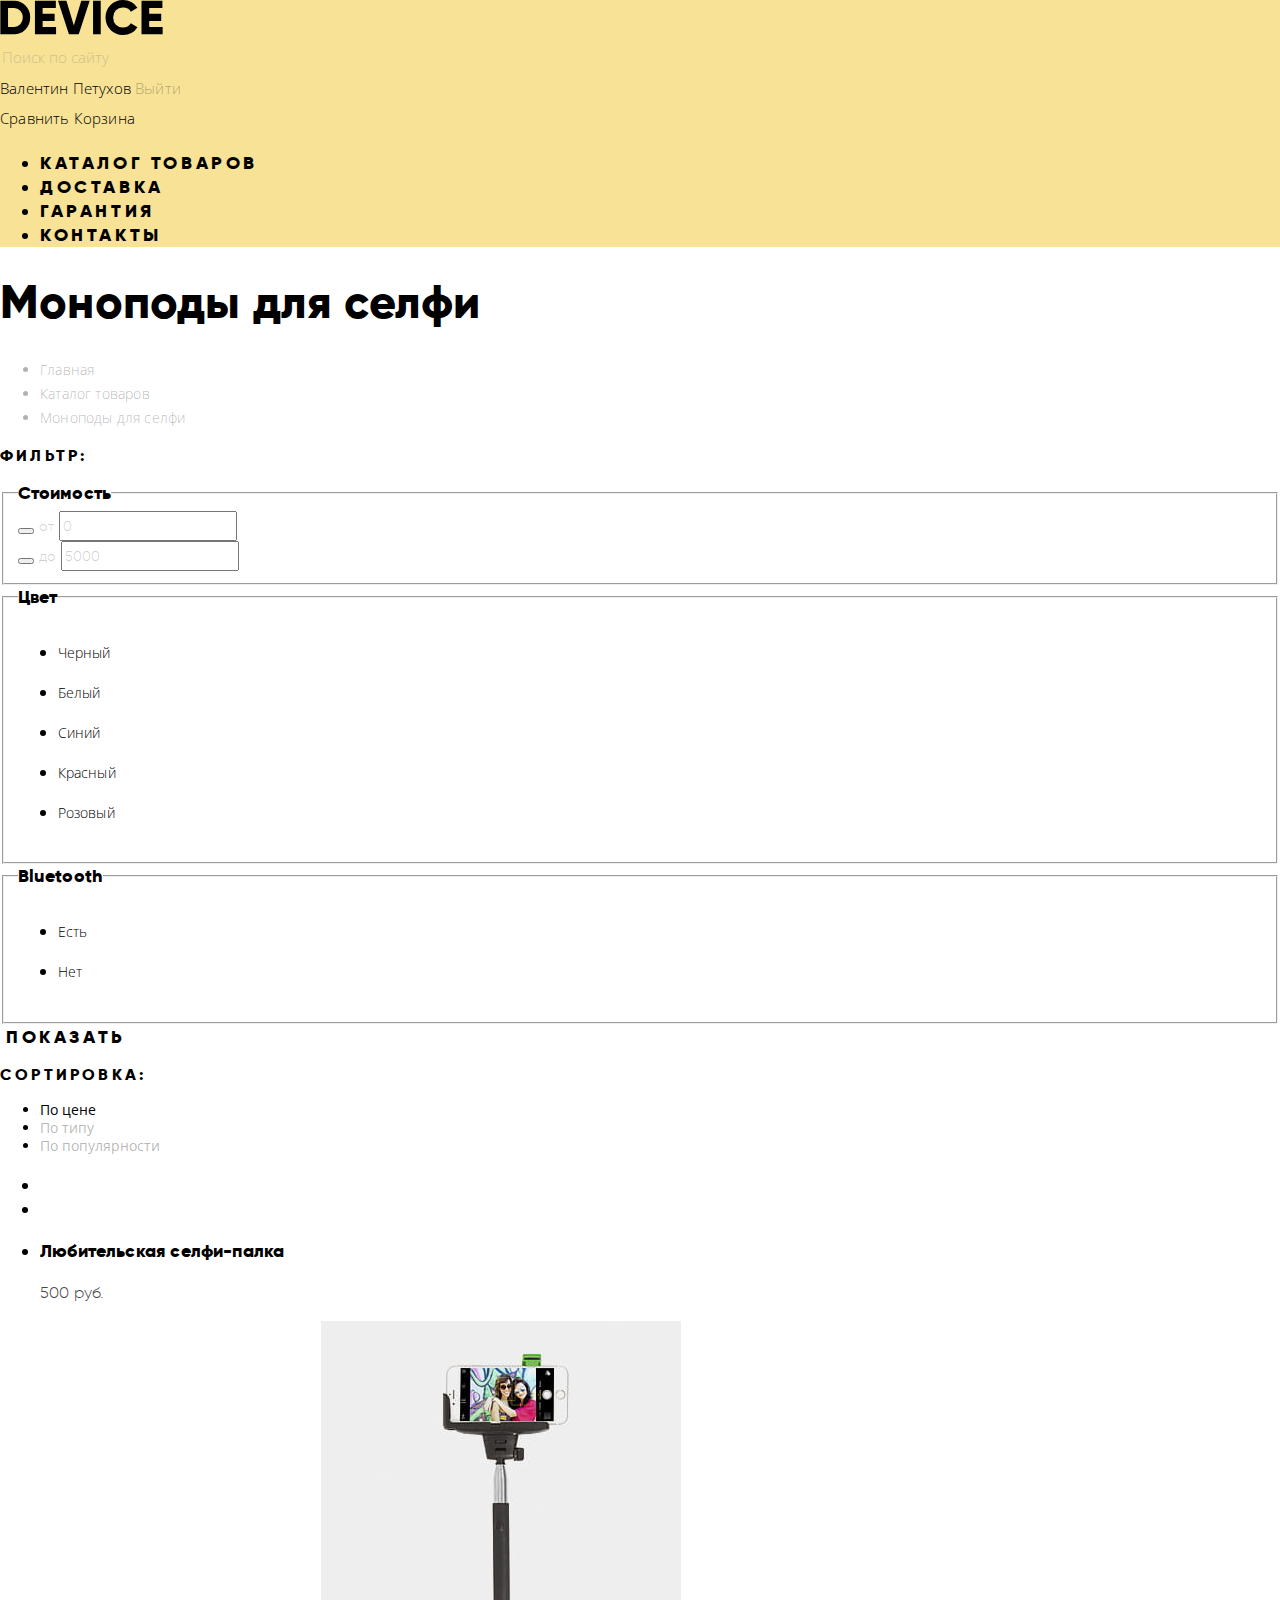
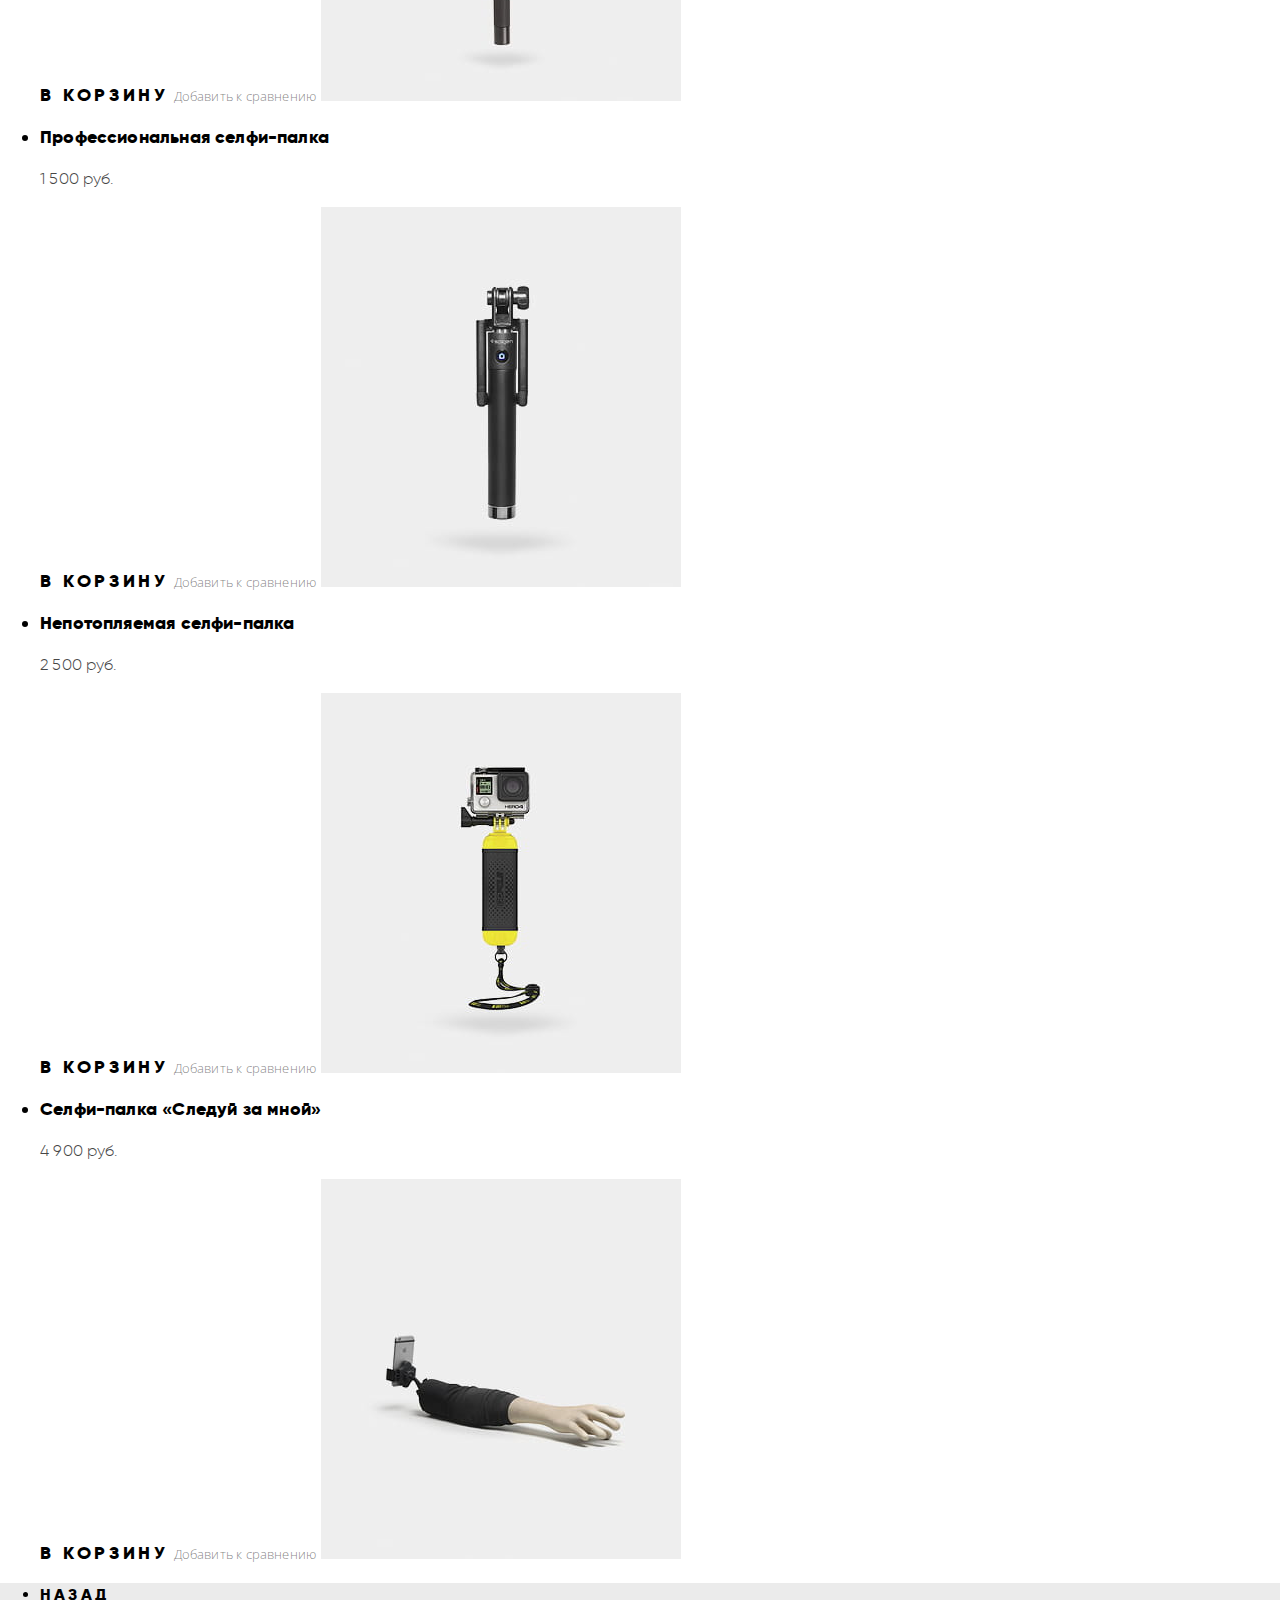
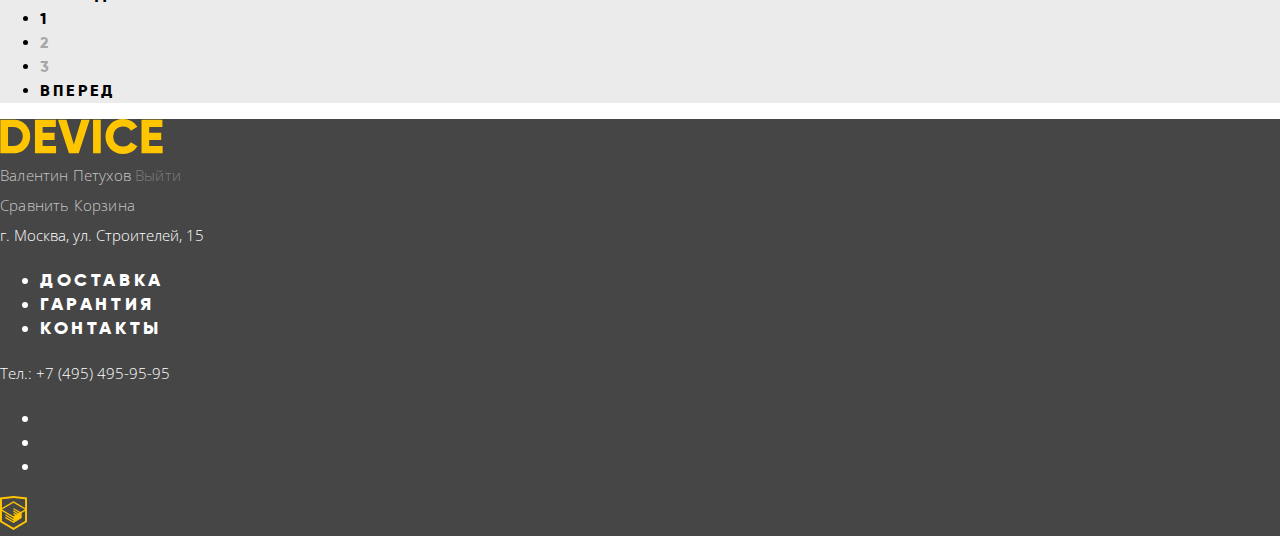
==== catalog.html @ 7c929a9a "Добавляет стили текстовых и фоновых параметров страницы каталога" ====
<!DOCTYPE html>
<html lang="ru">
  <head>
    <meta charset="utf-8">
    <title>Каталог товаров: Моноподы для селфи</title>
    <link href="https://fonts.googleapis.com/css?family=Open+Sans:300,400&amp;subset=cyrillic" rel="stylesheet">
    <link href="css/normalize.css" rel="stylesheet">
    <link href="css/style.css" rel="stylesheet">
  </head>
  <body>
    <header class="main-header container">
      <nav class="main-navigation">
        <a class="main-header-logo" href="index.html">
          <img src="img/header_logo.svg" width="163" height="35" alt="Логотип магазина «Девайс»">
        </a>
        <div class="user-navigation">
          <form class="search-form" action="https://echo.htmlacademy.ru" method="get">
            <label class="visually-hidden" for="search-input">Поиск по сайту</label>
            <input class="search-field" type="search" name="search-query" id="search-input" placeholder="Поиск по сайту">
            <button class="search-button" type="submit">Найти</button>
          </form>
          <div class="user-authorization">
            <a class="user-navigation-item user-name" href="#">Валентин Петухов</a>
            <a class="user-navigation-item logout-link" href="#">Выйти</a>
          </div>
          <a class="user-navigation-item compare-link" href="#">Сравнить</a>
          <a class="user-navigation-item cart-link" href="#">Корзина</a>
        </div>
        <ul class="main-navigation-list">
          <li class="navigation-item" tabindex="0">
            <a href="#">Каталог товаров</a>
            <ul class="catalog-submenu">
              <li class="catalog-submenu-item">
                <a href="#">Виртуальная реальность</a>
              </li>
              <li class="catalog-submenu-item">
                <a href="#">Фитнес-браслеты</a>
              </li>
              <li class="catalog-submenu-item">
                <a href="#">Квадрокоптеры</a>
              </li>
              <li class="catalog-submenu-item">
                <a>Моноподы для селфи</a>
              </li>
              <li class="catalog-submenu-item">
                <a href="#">Умные часы</a>
              </li>
              <li class="catalog-submenu-item">
                <a href="#">Экшн-камеры</a>
              </li>
            </ul>
          </li>
          <li class="navigation-item">
            <a href="#">Доставка</a>
          </li>
          <li class="navigation-item">
            <a href="#">Гарантия</a>
          </li>
          <li class="navigation-item">
            <a href="#">Контакты</a>
          </li>
        </ul>
      </nav>
    </header>

    <main>
      <h1 class="page-title container">Моноподы для селфи</h1>

      <ul class="breadcrumbs container">
        <li class="breadcrumbs-item">
          <a href="index.html">Главная</a>
        </li>
        <li class="breadcrumbs-item">
          <a href="#">Каталог товаров</a>
        </li>
        <li class="breadcrumbs-item breadcrumbs-current">Моноподы для селфи</li>
      </ul>

      <div class="catalog-background">
        <div class="container">
          <section class="filter">
            <h2 class="catalog-section-title">Фильтр:</h2>
            <form class="filter-form" action="https://echo.htmlacademy.ru" method="get">
              <fieldset class="price-filter">
                <legend class="filter-title">Стоимость</legend>
                <div class="price-range">
                  <div class="price-range-scale">
                    <div class="price-range-bar"></div>
                  </div>
                  <div class="min-price">
                    <button class="price-range-toggle toggle-min" type="button">
                      <span class="visually-hidden">Ползунок минимальной цены</span>
                    </button>
                    <label for="min-price-field">от</label>
                    <input type="text" name="min-price" id="min-price-field" value="0">
                  </div>
                  <div class="max-price">
                    <button class="price-range-toggle toggle-max" type="button">
                      <span class="visually-hidden">Ползунок максимальной цены</span>
                    </button>
                    <label for="max-price-field">до</label>
                    <input type="text" name="max-price" id="max-price-field" value="5000">
                  </div>
                </div>
              </fieldset>

              <fieldset class="color-filter">
                <legend class="filter-title">Цвет</legend>
                <ul class="color-list">
                  <li class="color-option">
                    <input class="visually-hidden color-option-input" type="checkbox" name="black" id="black-checkbox" checked>
                    <label for="black-checkbox">Черный</label>
                  </li>
                  <li class="color-option">
                    <input class="visually-hidden color-option-input" type="checkbox" name="white" id="white-checkbox">
                    <label for="white-checkbox">Белый</label>
                  </li>
                  <li class="color-option">
                    <input class="visually-hidden color-option-input" type="checkbox" name="blue" id="blue-checkbox" checked>
                    <label for="blue-checkbox">Синий</label>
                  </li>
                  <li class="color-option">
                    <input class="visually-hidden color-option-input" type="checkbox" name="red" id="red-checkbox" checked>
                    <label for="red-checkbox">Красный</label>
                  </li>
                  <li class="color-option">
                    <input class="visually-hidden color-option-input" type="checkbox" name="pink" id="pink-checkbox">
                    <label for="pink-checkbox">Розовый</label>
                  </li>
                </ul>
              </fieldset>

              <fieldset class="bluetooth-filter">
                <legend class="filter-title">Bluetooth</legend>
                <ul class="bluetooth-list">
                  <li class="bluetooth-option">
                    <input class="visually-hidden bluetooth-option-input" type="radio" name="bluetooth-value" id="bluetooth-included" value="Есть" checked>
                    <label for="bluetooth-included">Есть</label>
                  </li>
                  <li class="bluetooth-option">
                    <input class="visually-hidden bluetooth-option-input" type="radio" name="bluetooth-value" id="bluetooth-excluded" value="Нет">
                    <label for="bluetooth-excluded">Нет</label>
                  </li>
                </ul>
              </fieldset>

              <button class="button filter-button" type="submit">Показать</button>
            </form>
          </section>

          <section class="sorting">
            <h2 class="catalog-section-title">Сортировка:</h2>
            <ul class="sorting-list">
              <li class="sorting-option sorting-current">
                <a href="#">По цене</a>
              </li>
              <li class="sorting-option">
                <a href="#">По типу</a>
              </li>
              <li class="sorting-option">
                <a href="#">По популярности</a>
              </li>
            </ul>
            <ul class="sorting-direction">
              <li class="sorting-direction-option">
                <a href="#">
                  <span class="visually-hidden">По возрастанию</span>
                </a>
              </li>
              <li class="sorting-direction-option sorting-direction-current">
                <a href="#">
                  <span class="visually-hidden">По убыванию</span>
                </a>
              </li>
            </ul>
          </section>

          <section class="catalog">
            <h2 class="visually-hidden">Каталог моноподов для селфи</h2>
            <ul class="catalog-list">
              <li class="catalog-item">
                <h3 class="catalog-item-title">
                  <a href="#">Любительская селфи-палка</a>
                </h3>
                <p class="catalog-item-price">500 руб.</p>
                <a class="button" href="#">В корзину</a>
                <a class="catalog-item-compare" href="#">Добавить к сравнению</a>
                <img src="img/selfie_stick_1.jpg" width="360" height="380" alt="Любительская селфи-палка">
              </li>

              <li class="catalog-item">
                <h3 class="catalog-item-title">
                  <a href="#">Профессиональная селфи-палка</a>
                </h3>
                <p class="catalog-item-price">1 500 руб.</p>
                <a class="button" href="#">В корзину</a>
                <a class="catalog-item-compare" href="#">Добавить к сравнению</a>
                <img src="img/selfie_stick_2.jpg" width="360" height="380" alt="Профессиональная селфи-палка">
              </li>

              <li class="catalog-item">
                <h3 class="catalog-item-title">
                  <a href="#">Непотопляемая селфи-палка</a>
                </h3>
                <p class="catalog-item-price">2 500 руб.</p>
                <a class="button" href="#">В корзину</a>
                <a class="catalog-item-compare" href="#">Добавить к сравнению</a>
                <img src="img/selfie_stick_3.jpg" width="360" height="380" alt="Непотопляемая селфи-палка">
              </li>

              <li class="catalog-item">
                <h3 class="catalog-item-title">
                  <a href="#">Селфи-палка «Следуй за мной»</a>
                </h3>
                <p class="catalog-item-price">4 900 руб.</p>
                <a class="button" href="#">В корзину</a>
                <a class="catalog-item-compare" href="#">Добавить к сравнению</a>
                <img src="img/selfie_stick_4.jpg" width="360" height="380" alt="Селфи-палка «Следуй за мной»">
              </li>
            </ul>
          </section>

          <ul class="pagination">
            <li class="pagination-back">
              <a href="#">Назад</a>
            </li>
            <li class="pagination-item pagination-item-current">
              <a>1</a>
            </li>
            <li class="pagination-item">
              <a href="#">2</a>
            </li>
            <li class="pagination-item">
              <a href="#">3</a>
            </li>
            <li class="pagination-forward">
              <a href="#">Вперед</a>
            </li>
          </ul>
        </div>
      </div>
    </main>

    <footer class="main-footer">
      <div class="container">
        <div class="footer-top">
          <a class="main-footer-logo" href="index.html">
            <img src="img/footer_logo.svg" width="163" height="35" alt="Логотип магазина «Девайс»">
          </a>
          <div class="user-navigation">
            <div class="user-authorization">
              <a class="user-navigation-item user-name" href="#">Валентин Петухов</a>
              <a class="user-navigation-item logout-link" href="#">Выйти</a>
            </div>
            <a class="user-navigation-item compare-link" href="#">Сравнить</a>
            <a class="user-navigation-item cart-link" href="#">Корзина</a>
          </div>
        </div>
        <div class="footer-middle">
          <address class="contact-info footer-address">г. Москва, ул. Строителей, 15</address>
          <ul class="footer-navigation-list">
            <li class="navigation-item">
              <a href="#">Доставка</a>
            </li>
            <li class="navigation-item">
              <a href="#">Гарантия</a>
            </li>
            <li class="navigation-item">
              <a href="#">Контакты</a>
            </li>
          </ul>
          <p class="contact-info footer-phone-number">
            Тел.:
            <a href="tel:+74954959595">+7 (495) 495-95-95</a>
          </p>
        </div>
        <div class="footer-bottom">
          <ul class="footer-social-list">
            <li class="footer-social-item">
              <a class="social-button" href="#">
                <span class="visually-hidden">Фейсбук</span>
              </a>
            </li>
            <li class="footer-social-item">
              <a class="social-button" href="#">
                <span class="visually-hidden">Инстаграм</span>
              </a>
            </li>
            <li class="footer-social-item">
              <a class="social-button" href="#">
                <span class="visually-hidden">Твиттер</span>
              </a>
            </li>
          </ul>
          <a class="footer-copyright" href="https://htmlacademy.ru/intensive/htmlcss">
            <img src="img/htmlacademy_logo.svg" width="27" height="35" alt="Логотип HTML Academy">
          </a>
        </div>
      </div>
    </footer>
  </body>
</html>
---- css/style.css ----
body {
  margin: 0;
  font-family: "Gilroy", "Arial", sans-serif;
  font-size: 18px;
  line-height: 24px;
  font-weight: 800;
  letter-spacing: 0.01em;
  color: #000000;
}

a {
  text-decoration: none;
}

img {
  max-width: 100%;
  height: auto;
}

@font-face {
  font-family: "Gilroy";
  src:  url("../fonts/gilroyextrabold.woff2") format("woff2"),
        url("../fonts/gilroyextrabold.woff") format("woff");
  font-weight: 800;
  font-style: normal;
}

@font-face {
  font-family: "Gilroy";
  src:  url("../fonts/gilroylight.woff2") format("woff2"),
        url("../fonts/gilroylight.woff") format("woff");
  font-weight: 300;
  font-style: normal;
}

.visually-hidden {
  position: absolute;
  width: 1px;
  height: 1px;
  margin: -1px;
  border: 0;
  padding: 0;
  clip: rect(0 0 0 0);
  overflow: hidden;
}

.catalog-submenu,
.promo-item,
.services-item,
.modal-map,
.modal-feedback {
  display: none;
}

.slide-show {
  display: block;
}

.button {
  line-height: 24px;
  font-weight: 800;
  text-transform: uppercase;
  letter-spacing: 0.2em;
  color: #000000;
}

.button:active {
  color: rgba(0, 0, 0, 0.3);
}

.main-header {
  background-color: rgba(240, 197, 46, 0.5);
}

.main-header a,
.catalog-sections a,
.about-us a {
  color: #000000;
}

.user-navigation,
.search-field,
.catalog-submenu,
.section-description,
.main-footer .contact-info {
  font-family: "Open Sans", "Arial", sans-serif;
  font-size: 15px;
  line-height: 30px;
  font-weight: 300;
}

.search-field {
  background-color: transparent;
  border: none;
}

.search-field::-webkit-input-placeholder {
  opacity: 0.3;
}

.search-field:-ms-input-placeholder {
  opacity: 0.3;
}

.search-field::-ms-input-placeholder {
  opacity: 0.3;
}

.search-field::placeholder {
  opacity: 0.3;
}

.search-field:hover::-webkit-input-placeholder,
.search-field:focus::-webkit-input-placeholder {
  opacity: 0.6;
}

.search-field:hover:-ms-input-placeholder,
.search-field:focus:-ms-input-placeholder {
  opacity: 0.6;
}

.search-field:hover::-ms-input-placeholder,
.search-field:focus::-ms-input-placeholder {
  opacity: 0.6;
}

.search-field:hover::placeholder,
.search-field:focus::placeholder {
  opacity: 0.6;
}

.search-button {
  display: none;
  line-height: 30px;
  font-weight: 300;
  letter-spacing: 0.01em;
  background-color: transparent;
  border: 2px solid #000000;
}

.search-button:hover,
.search-button:focus {
  color: #ffffff;
  background-color: #000000;
}

.search-button:active {
  color: rgba(255, 255, 255, 0.3);
}

.search-form:focus-within .search-button {
  display: inline-block;
  vertical-align: top;
}

.main-header .user-navigation-item:hover,
.main-header .user-navigation-item:focus,
.navigation-item a:hover,
.navigation-item a:focus {
  opacity: 0.6;
}

.main-header .user-navigation-item:active,
.navigation-item a:active {
  opacity: 0.3;
}

.navigation-item:hover .catalog-submenu,
.navigation-item:focus .catalog-submenu {
  display: block;
}

.navigation-item:focus-within .catalog-submenu {
  display: block;
}

.catalog-submenu {
  line-height: 36px;
}

.navigation-item > a {
  text-transform: uppercase;
  letter-spacing: 0.2em;
}

.section-title {
  font-size: 47px;
  line-height: 48px;
  font-weight: 800;
}

.promo-slider .section-title {
  line-height: 56px;
}

.section-description {
  color: #464646;
}

.parameter-values {
  font-size: 36px;
  line-height: 48px;
  font-weight: 300;
}

.parameter-titles th {
  font-family: "Open Sans", "Arial", sans-serif;
  font-size: 13px;
  line-height: 20px;
  font-weight: 300;
  color: #464646;
}

.catalog-sections-item a:active {
  color: rgba(0, 0, 0, 0.3);
}

.services-slider {
  background-color: #e5e5e5;
}

.slider-button,
.filter-button {
  background-color: transparent;
  border: none;
  cursor: pointer;
}

.slider-button:active {
  color: #f7e184;
}

.about-us .section-description,
.contacts .section-description,
.modal-label {
  letter-spacing: normal;
}

.transport-companies-list {
  font-size: 16px;
  line-height: 40px;
  letter-spacing: normal;
}

.modal-field {
  font-family: "Open Sans", "Arial", sans-serif;
  font-size: 14px;
  line-height: 18px;
  color: #464646;
  background-color: rgba(242, 242, 242, 0.5);
  border: none;
}

.modal-field::-webkit-input-placeholder {
  opacity: 0.4;
}

.modal-field:-ms-input-placeholder {
  opacity: 0.4;
}

.modal-field::-ms-input-placeholder {
  opacity: 0.4;
}

.modal-field::placeholder {
  opacity: 0.4;
}

.modal-field:hover {
  background-color: rgba(234, 234, 234, 0.8);
}

.modal-field:focus {
  background-color: rgba(255, 255, 255, 0.5);
}

.modal-field:invalid {
  background-color: rgba(237, 181, 181, 0.5);
}

.main-footer {
  color: #ffffff;
  background-color: #464646;
}

.main-footer a {
  color: #ffffff;
}

.main-footer .contact-info {
  letter-spacing: normal;
}

.footer-address {
  font-style: normal;
}

.main-header .logout-link {
  color: rgba(0, 0, 0, 0.3);
}

.page-title {
  font-size: 47px;
  line-height: 48px;
  font-weight: 800;
}

.breadcrumbs {
  font-family: "Open Sans", "Arial", sans-serif;
  font-size: 14px;
  font-weight: 300;
  color: rgba(0, 0, 0, 0.3);
}

.breadcrumbs-item a {
  color: rgba(0, 0, 0, 0.3);
}

.breadcrumbs-item a:hover,
.breadcrumbs-item a:focus {
  color: rgba(0, 0, 0, 0.6);
}

.breadcrumbs-item a:active {
  color: rgba(0, 0, 0, 0.1);
}

.catalog-section-title {
  font-size: 16px;
  font-weight: 800;
  letter-spacing: 0.2em;
  text-transform: uppercase;
}

.price-filter label,
.price-filter input {
  font-size: 14px;
  line-height: 24px;
  font-weight: 300;
  letter-spacing: normal;
  color: rgba(0, 0, 0, 0.2);
}

.color-filter label,
.bluetooth-filter label {
  font-family: "Open Sans", "Arial", sans-serif;
  font-size: 14px;
  line-height: 40px;
  font-weight: 300;
}

.color-option-input:disabled + label,
.bluetooth-option-input:disabled + label {
  color: #a6a6a6;
}

.sorting-list {
  font-family: "Open Sans", "Arial", sans-serif;
  font-size: 14px;
  line-height: 18px;
  font-weight: 400;
  letter-spacing: normal;
}

.sorting-list a {
  color: rgba(0, 0, 0, 0.3);
}

.sorting-list a:hover,
.sorting-list a:focus {
  color: rgba(0, 0, 0, 0.6);
}

.sorting-list a:active {
  color: rgba(0, 0, 0, 1);
}

.sorting-current a,
.sorting-current a:hover,
.sorting-current a:focus,
.sorting-current a:active {
  color: #000000;
}

.catalog-item-title {
  font-size: 18px;
  font-weight: 800;
}

.catalog-item-title a {
  color: #000000;
}

.catalog-item-price {
  font-size: 16px;
  font-weight: 300;
  color: #464646;
}

.catalog-item-compare {
  font-family: "Open Sans", "Arial", sans-serif;
  font-size: 13px;
  line-height: 20px;
  font-weight: 300;
  color: rgba(0, 0, 0, 0.5);
}

.catalog-item-compare:hover,
.catalog-item-compare:focus {
  color: rgba(0, 0, 0, 1);
}

.catalog-item-compare:active {
  color: rgba(0, 0, 0, 0.2);
}

.pagination {
  font-size: 16px;
  letter-spacing: 0.2em;
  text-transform: uppercase;
  background-color: rgba(0, 0, 0, 0.08);
}

.pagination-back a,
.pagination-forward a {
  color: #000000;
}

.pagination-back a:hover,
.pagination-back a:focus,
.pagination-forward a:hover,
.pagination-forward a:focus {
  background-color: rgba(0, 0, 0, 0.08);
}

.pagination-back a:active,
.pagination-forward a:active {
  color: rgba(0, 0, 0, 0.3);
}

.pagination-item a {
  color: rgba(0, 0, 0, 0.3);
}

.pagination-item a:hover,
.pagination-item a:focus {
  color: rgba(0, 0, 0, 0.6);
}

.pagination-item a:active {
  color: rgba(0, 0, 0, 1);
}

.pagination-item-current a,
.pagination-item-current a:hover,
.pagination-item-current a:focus,
.pagination-item-current a:active {
  color: #000000;
}

.main-footer .user-navigation-item {
  color: rgba(255, 255, 255, 0.7);
}

.main-footer .user-navigation-item:hover,
.main-footer .user-navigation-item:focus {
  color: rgba(255, 255, 255, 1);
}

.main-footer .user-navigation-item:active {
  color: rgba(255, 255, 255, 0.3);
}

.main-footer .logout-link {
  color: rgba(255, 255, 255, 0.3);
}
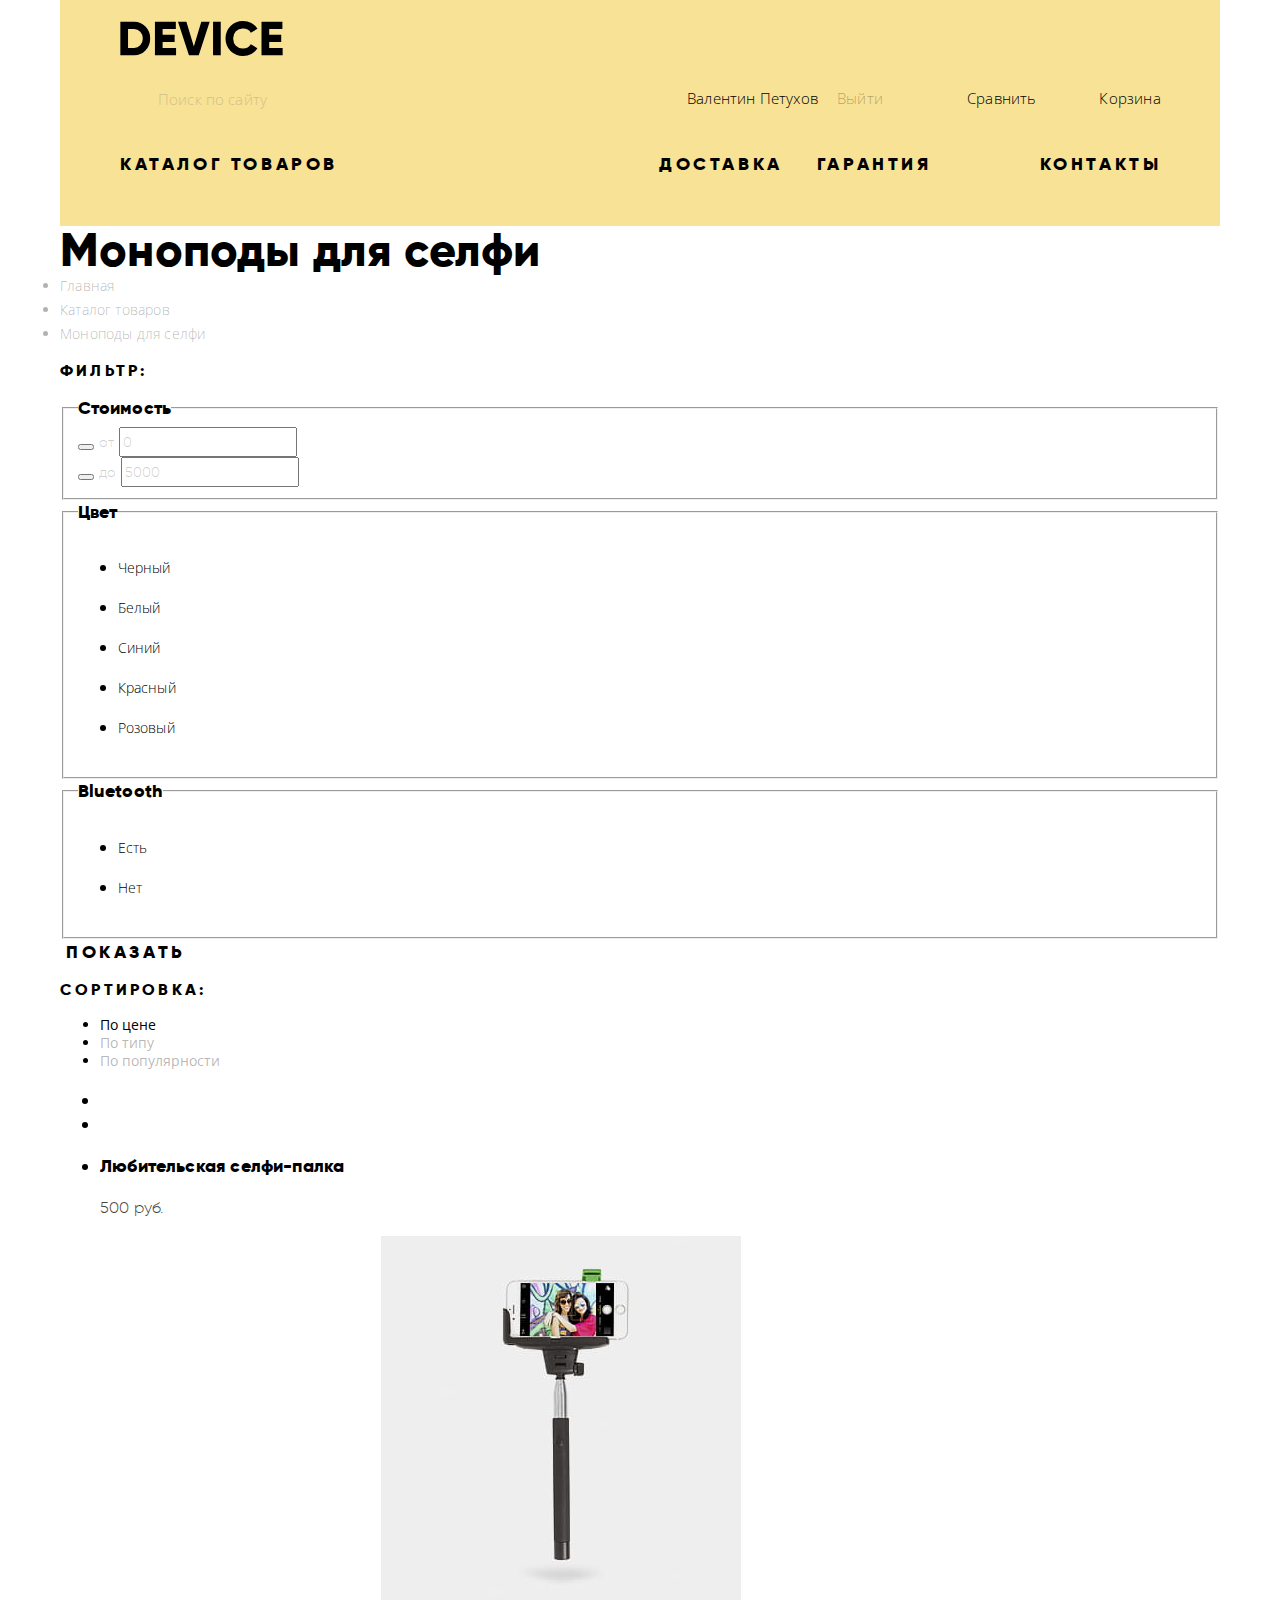
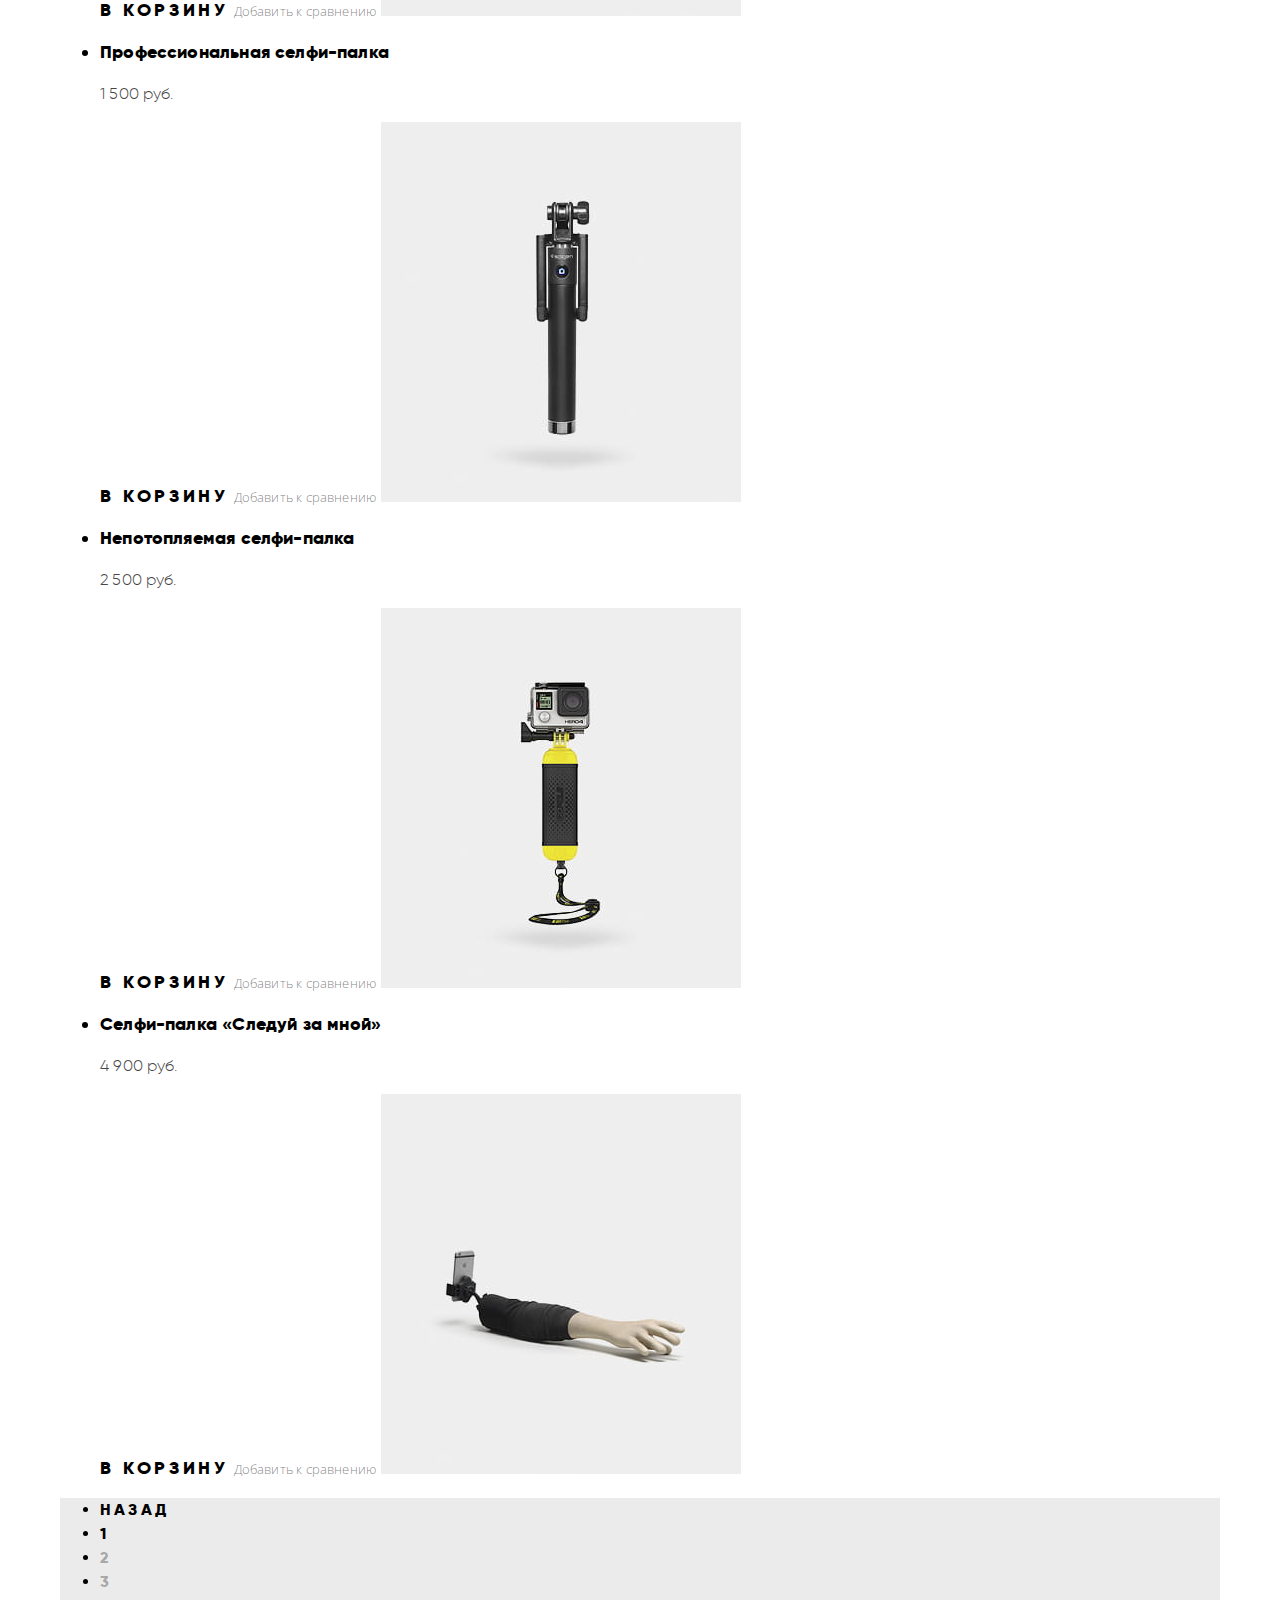
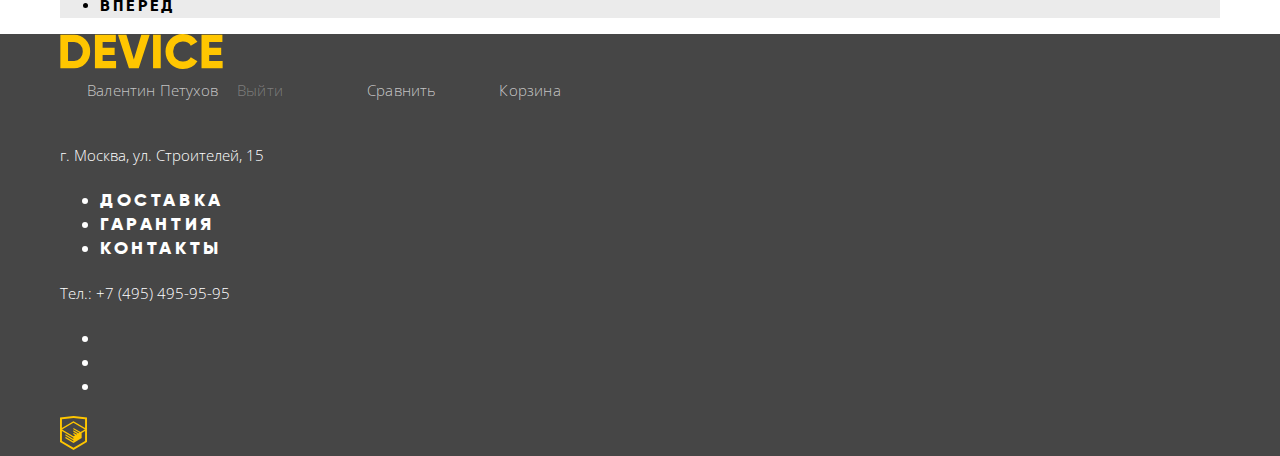
==== commit fb377a50: "Добавляет макро- и микро-сетку блоку шапки" ====
--- a/catalog.html
+++ b/catalog.html
@@ -27,7 +27,7 @@
           <a class="user-navigation-item cart-link" href="#">Корзина</a>
         </div>
         <ul class="main-navigation-list">
-          <li class="navigation-item" tabindex="0">
+          <li class="navigation-item main-navigation-catalog" tabindex="0">
             <a href="#">Каталог товаров</a>
             <ul class="catalog-submenu">
               <li class="catalog-submenu-item">
@@ -50,13 +50,13 @@
               </li>
             </ul>
           </li>
-          <li class="navigation-item">
+          <li class="navigation-item main-navigation-delivery">
             <a href="#">Доставка</a>
           </li>
-          <li class="navigation-item">
+          <li class="navigation-item main-navigation-warranty">
             <a href="#">Гарантия</a>
           </li>
-          <li class="navigation-item">
+          <li class="navigation-item main-navigation-contacts">
             <a href="#">Контакты</a>
           </li>
         </ul>
--- a/css/style.css
+++ b/css/style.css
@@ -68,8 +68,28 @@
   color: rgba(0, 0, 0, 0.3);
 }
 
-.main-header {
+.container {
+  width: 1160px;
+  margin: 0 auto;
+  padding: 0 20px;
+}
+
+.main-header.container {
+  box-sizing: border-box;
+  width: 1160px;
+  padding: 21px 56px 50px 60px;
   background-color: rgba(240, 197, 46, 0.5);
+}
+
+.main-navigation {
+  display: flex;
+  flex-direction: column;
+  flex-wrap: wrap;
+}
+
+.main-header-logo {
+  margin-right: auto;
+  margin-bottom: 21px;
 }
 
 .main-header a,
@@ -89,9 +109,31 @@
   font-weight: 300;
 }
 
+.user-navigation {
+  display: flex;
+  flex-wrap: wrap;
+  margin-bottom: 35px;
+}
+
+.search-form {
+  position: relative;
+  margin-right: 185px;
+}
+
 .search-field {
+  box-sizing: border-box;
+  width: 355px;
+  padding-left: 38px;
+  padding-bottom: 3px;
+  letter-spacing: 0.01em;
   background-color: transparent;
   border: none;
+}
+
+.search-field:focus {
+  padding-bottom: 1px;
+  outline: none;
+  border-bottom: 2px solid #000000;
 }
 
 .search-field::-webkit-input-placeholder {
@@ -131,6 +173,9 @@
 }
 
 .search-button {
+  position: absolute;
+  top: -2px;
+  right: -60px;
   display: none;
   line-height: 30px;
   font-weight: 300;
@@ -149,9 +194,14 @@
   color: rgba(255, 255, 255, 0.3);
 }
 
-.search-form:focus-within .search-button {
+.search-field:focus + .search-button {
   display: inline-block;
   vertical-align: top;
+}
+
+.user-authorization {
+  width: 260px;
+  margin-right: 27px;
 }
 
 .main-header .user-navigation-item:hover,
@@ -166,17 +216,77 @@
   opacity: 0.3;
 }
 
+.login-link {
+  padding-left: 27px;
+}
+
+.user-name {
+  margin-right: 15px;
+  padding-left: 27px;
+}
+
+.compare-link {
+  margin-right: 41px;
+  padding-left: 20px;
+}
+
+.cart-link {
+  padding-left: 22px;
+}
+
+.main-navigation-list {
+  display: flex;
+  flex-wrap: wrap;
+  margin: 0;
+  padding: 0;
+  list-style: none;
+}
+
+.main-navigation-catalog {
+  position: relative;
+  margin-right: 321px;
+}
+
+.main-navigation-delivery {
+  margin-right: 34px;
+}
+
+.main-navigation-warranty {
+  margin-right: 108px;
+}
+
 .navigation-item:hover .catalog-submenu,
 .navigation-item:focus .catalog-submenu {
-  display: block;
+  display: flex;
 }
 
 .navigation-item:focus-within .catalog-submenu {
-  display: block;
+  display: flex;
 }
 
 .catalog-submenu {
+  flex-wrap: wrap;
+  position: absolute;
+  top: 24px;
+  left: -60px;
+  box-sizing: border-box;
+  width: 1160px;
+  padding: 23px 460px 32px 60px;
   line-height: 36px;
+  background-color: #f7e296;
+  list-style: none;
+}
+
+.catalog-submenu-item {
+  width: 200px;
+}
+
+.catalog-submenu-item:nth-child(3n+1) {
+  margin-right: 40px;
+}
+
+.catalog-submenu-item:last-child {
+  margin-right: 200px;
 }
 
 .navigation-item > a {
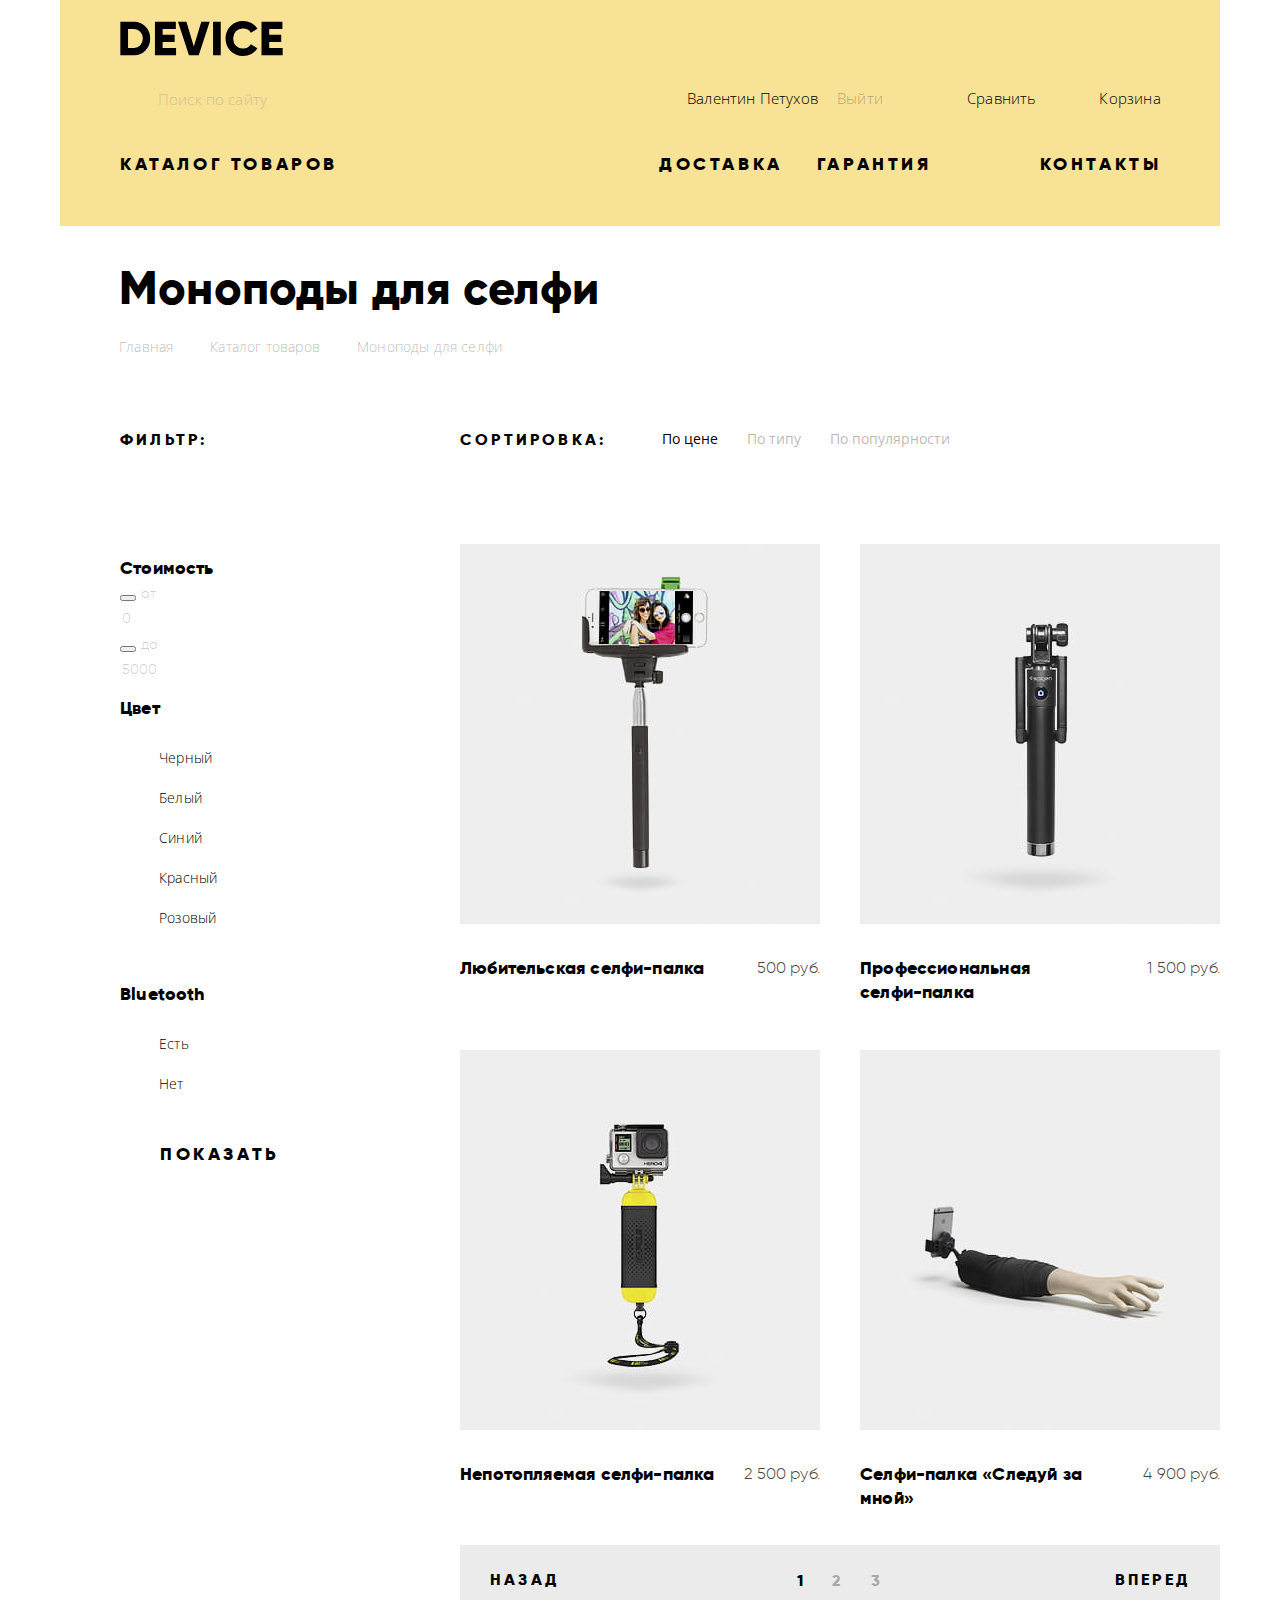
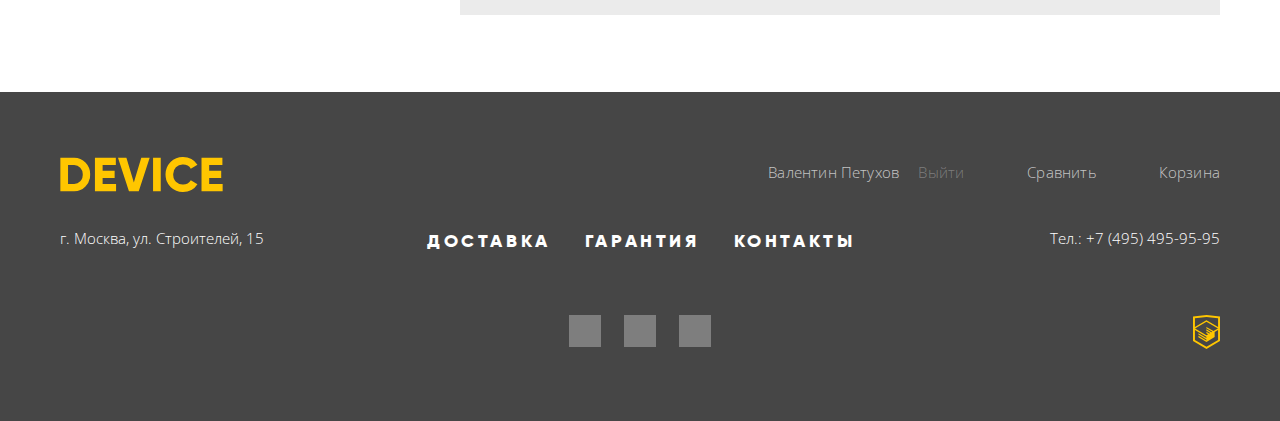
==== commit 5bbb226e: "Добавляет макро- и микро-сетку страницы каталога" ====
--- a/catalog.html
+++ b/catalog.html
@@ -7,7 +7,7 @@
     <link href="css/normalize.css" rel="stylesheet">
     <link href="css/style.css" rel="stylesheet">
   </head>
-  <body>
+  <body class="inner-page">
     <header class="main-header container">
       <nav class="main-navigation">
         <a class="main-header-logo" href="index.html">
@@ -64,17 +64,19 @@
     </header>
 
     <main>
-      <h1 class="page-title container">Моноподы для селфи</h1>
-
-      <ul class="breadcrumbs container">
-        <li class="breadcrumbs-item">
-          <a href="index.html">Главная</a>
-        </li>
-        <li class="breadcrumbs-item">
-          <a href="#">Каталог товаров</a>
-        </li>
-        <li class="breadcrumbs-item breadcrumbs-current">Моноподы для селфи</li>
-      </ul>
+      <div class="container">
+        <h1 class="page-title">Моноподы для селфи</h1>
+
+        <ul class="breadcrumbs">
+          <li class="breadcrumbs-item">
+            <a href="index.html">Главная</a>
+          </li>
+          <li class="breadcrumbs-item">
+            <a href="#">Каталог товаров</a>
+          </li>
+          <li class="breadcrumbs-item breadcrumbs-current">Моноподы для селфи</li>
+        </ul>
+      </div>
 
       <div class="catalog-background">
         <div class="container">
@@ -148,95 +150,97 @@
             </form>
           </section>
 
-          <section class="sorting">
-            <h2 class="catalog-section-title">Сортировка:</h2>
-            <ul class="sorting-list">
-              <li class="sorting-option sorting-current">
-                <a href="#">По цене</a>
-              </li>
-              <li class="sorting-option">
-                <a href="#">По типу</a>
-              </li>
-              <li class="sorting-option">
-                <a href="#">По популярности</a>
+          <div class="content-column">
+            <section class="sorting">
+              <h2 class="catalog-section-title">Сортировка:</h2>
+              <ul class="sorting-list">
+                <li class="sorting-option sorting-current">
+                  <a href="#">По цене</a>
+                </li>
+                <li class="sorting-option">
+                  <a href="#">По типу</a>
+                </li>
+                <li class="sorting-option">
+                  <a href="#">По популярности</a>
+                </li>
+              </ul>
+              <ul class="sorting-direction">
+                <li class="sorting-direction-option">
+                  <a href="#">
+                    <span class="visually-hidden">По возрастанию</span>
+                  </a>
+                </li>
+                <li class="sorting-direction-option sorting-direction-current">
+                  <a href="#">
+                    <span class="visually-hidden">По убыванию</span>
+                  </a>
+                </li>
+              </ul>
+            </section>
+
+            <section class="catalog">
+              <h2 class="visually-hidden">Каталог моноподов для селфи</h2>
+              <ul class="catalog-list">
+                <li class="catalog-item">
+                  <h3 class="catalog-item-title">
+                    <a href="#">Любительская селфи-палка</a>
+                  </h3>
+                  <p class="catalog-item-price">500 руб.</p>
+                  <a class="button catalog-item-button" href="#">В корзину</a>
+                  <a class="catalog-item-compare" href="#">Добавить к сравнению</a>
+                  <img class="catalog-item-image" src="img/selfie_stick_1.jpg" width="360" height="380" alt="Любительская селфи-палка">
+                </li>
+
+                <li class="catalog-item">
+                  <h3 class="catalog-item-title">
+                    <a href="#">Профессиональная<br>селфи-палка</a>
+                  </h3>
+                  <p class="catalog-item-price">1 500 руб.</p>
+                  <a class="button catalog-item-button" href="#">В корзину</a>
+                  <a class="catalog-item-compare" href="#">Добавить к сравнению</a>
+                  <img class="catalog-item-image" src="img/selfie_stick_2.jpg" width="360" height="380" alt="Профессиональная селфи-палка">
+                </li>
+
+                <li class="catalog-item">
+                  <h3 class="catalog-item-title">
+                    <a href="#">Непотопляемая селфи-палка</a>
+                  </h3>
+                  <p class="catalog-item-price">2 500 руб.</p>
+                  <a class="button catalog-item-button" href="#">В корзину</a>
+                  <a class="catalog-item-compare" href="#">Добавить к сравнению</a>
+                  <img class="catalog-item-image" src="img/selfie_stick_3.jpg" width="360" height="380" alt="Непотопляемая селфи-палка">
+                </li>
+
+                <li class="catalog-item">
+                  <h3 class="catalog-item-title">
+                    <a href="#">Селфи-палка «Следуй за мной»</a>
+                  </h3>
+                  <p class="catalog-item-price">4 900 руб.</p>
+                  <a class="button catalog-item-button" href="#">В корзину</a>
+                  <a class="catalog-item-compare" href="#">Добавить к сравнению</a>
+                  <img class="catalog-item-image" src="img/selfie_stick_4.jpg" width="360" height="380" alt="Селфи-палка «Следуй за мной»">
+                </li>
+              </ul>
+            </section>
+
+            <ul class="pagination">
+              <li class="pagination-back">
+                <a href="#">Назад</a>
+              </li>
+              <li class="pagination-item pagination-item-current">
+                <a>1</a>
+              </li>
+              <li class="pagination-item">
+                <a href="#">2</a>
+              </li>
+              <li class="pagination-item">
+                <a href="#">3</a>
+              </li>
+              <li class="pagination-forward">
+                <a href="#">Вперед</a>
               </li>
             </ul>
-            <ul class="sorting-direction">
-              <li class="sorting-direction-option">
-                <a href="#">
-                  <span class="visually-hidden">По возрастанию</span>
-                </a>
-              </li>
-              <li class="sorting-direction-option sorting-direction-current">
-                <a href="#">
-                  <span class="visually-hidden">По убыванию</span>
-                </a>
-              </li>
-            </ul>
-          </section>
-
-          <section class="catalog">
-            <h2 class="visually-hidden">Каталог моноподов для селфи</h2>
-            <ul class="catalog-list">
-              <li class="catalog-item">
-                <h3 class="catalog-item-title">
-                  <a href="#">Любительская селфи-палка</a>
-                </h3>
-                <p class="catalog-item-price">500 руб.</p>
-                <a class="button" href="#">В корзину</a>
-                <a class="catalog-item-compare" href="#">Добавить к сравнению</a>
-                <img src="img/selfie_stick_1.jpg" width="360" height="380" alt="Любительская селфи-палка">
-              </li>
-
-              <li class="catalog-item">
-                <h3 class="catalog-item-title">
-                  <a href="#">Профессиональная селфи-палка</a>
-                </h3>
-                <p class="catalog-item-price">1 500 руб.</p>
-                <a class="button" href="#">В корзину</a>
-                <a class="catalog-item-compare" href="#">Добавить к сравнению</a>
-                <img src="img/selfie_stick_2.jpg" width="360" height="380" alt="Профессиональная селфи-палка">
-              </li>
-
-              <li class="catalog-item">
-                <h3 class="catalog-item-title">
-                  <a href="#">Непотопляемая селфи-палка</a>
-                </h3>
-                <p class="catalog-item-price">2 500 руб.</p>
-                <a class="button" href="#">В корзину</a>
-                <a class="catalog-item-compare" href="#">Добавить к сравнению</a>
-                <img src="img/selfie_stick_3.jpg" width="360" height="380" alt="Непотопляемая селфи-палка">
-              </li>
-
-              <li class="catalog-item">
-                <h3 class="catalog-item-title">
-                  <a href="#">Селфи-палка «Следуй за мной»</a>
-                </h3>
-                <p class="catalog-item-price">4 900 руб.</p>
-                <a class="button" href="#">В корзину</a>
-                <a class="catalog-item-compare" href="#">Добавить к сравнению</a>
-                <img src="img/selfie_stick_4.jpg" width="360" height="380" alt="Селфи-палка «Следуй за мной»">
-              </li>
-            </ul>
-          </section>
-
-          <ul class="pagination">
-            <li class="pagination-back">
-              <a href="#">Назад</a>
-            </li>
-            <li class="pagination-item pagination-item-current">
-              <a>1</a>
-            </li>
-            <li class="pagination-item">
-              <a href="#">2</a>
-            </li>
-            <li class="pagination-item">
-              <a href="#">3</a>
-            </li>
-            <li class="pagination-forward">
-              <a href="#">Вперед</a>
-            </li>
-          </ul>
+          </div>
         </div>
       </div>
     </main>
--- a/css/style.css
+++ b/css/style.css
@@ -53,12 +53,17 @@
 }
 
 .slide-show {
-  display: block;
+  display: flex;
 }
 
 .button {
+  display: inline-block;
+  vertical-align: top;
+  box-sizing: border-box;
+  padding: 8px 20px;
   line-height: 24px;
   font-weight: 800;
+  text-align: center;
   text-transform: uppercase;
   letter-spacing: 0.2em;
   color: #000000;
@@ -109,7 +114,7 @@
   font-weight: 300;
 }
 
-.user-navigation {
+.main-header .user-navigation {
   display: flex;
   flex-wrap: wrap;
   margin-bottom: 35px;
@@ -199,7 +204,7 @@
   vertical-align: top;
 }
 
-.user-authorization {
+.main-header .user-authorization {
   width: 260px;
   margin-right: 27px;
 }
@@ -234,7 +239,16 @@
   padding-left: 22px;
 }
 
-.main-navigation-list {
+.main-navigation-list,
+.catalog-sections-list,
+.brands-list,
+.footer-navigation-list,
+.footer-social-list,
+.breadcrumbs,
+.sorting-list,
+.sorting-direction,
+.catalog-list,
+.pagination {
   display: flex;
   flex-wrap: wrap;
   margin: 0;
@@ -269,6 +283,7 @@
   position: absolute;
   top: 24px;
   left: -60px;
+  z-index: 1;
   box-sizing: border-box;
   width: 1160px;
   padding: 23px 460px 32px 60px;
@@ -294,18 +309,90 @@
   letter-spacing: 0.2em;
 }
 
+.promo-slider {
+  position: relative;
+  min-height: 500px;
+  margin-bottom: 94px;
+}
+
+.promo-list {
+  margin: 0;
+  padding: 0;
+}
+
+.promo-item {
+  flex-direction: row-reverse;
+  align-items: flex-start;
+}
+
+.slide-selfie-stick .promo-image {
+  margin-right: 126px;
+  padding-top: 2px;
+}
+
+.slide-fitness-tracker .promo-image {
+  margin-right: 139px;
+  padding-top: 14px;
+}
+
+.slide-quadcopter .promo-image {
+  margin-right: 43px;
+  padding-top: 67px;
+}
+
+.promo-item-details {
+  display: flex;
+  flex-direction: column;
+  align-items: flex-start;
+  width: 500px;
+  padding-top: 82px;
+  padding-right: 60px;
+}
+
 .section-title {
+  margin: 0;
   font-size: 47px;
   line-height: 48px;
   font-weight: 800;
 }
 
 .promo-slider .section-title {
+  margin-bottom: 19px;
   line-height: 56px;
 }
 
+.promo-item-details .section-description {
+  order: 1;
+  margin-bottom: 43px;
+}
+
+.promo-item-details .button {
+  order: 2;
+  min-width: 220px;
+  margin-bottom: 47px;
+}
+
+.promo-item-parameters {
+  order: 3;
+}
+
 .section-description {
+  margin: 0;
   color: #464646;
+}
+
+.slide-selfie-stick .section-description {
+  width: 485px;
+}
+
+.slide-fitness-tracker .section-description,
+.slide-quadcopter .section-description {
+  width: 460px;
+}
+
+.promo-item-parameters td,
+.promo-item-parameters th {
+  padding: 0;
 }
 
 .parameter-values {
@@ -314,7 +401,16 @@
   font-weight: 300;
 }
 
+.parameter-values td:first-child {
+  width: 156px;
+}
+
+.parameter-values td:nth-child(2) {
+  width: 137px;
+}
+
 .parameter-titles th {
+  padding-top: 6px;
   font-family: "Open Sans", "Arial", sans-serif;
   font-size: 13px;
   line-height: 20px;
@@ -322,38 +418,191 @@
   color: #464646;
 }
 
+.promo-slider-controllers {
+  position: absolute;
+  right: 100px;
+  bottom: 155px;
+  display: flex;
+  flex-wrap: wrap;
+  margin: 0;
+  padding: 0;
+  list-style: none;
+}
+
+.catalog-sections {
+  margin-bottom: 45px;
+}
+
+.catalog-sections-item {
+  width: 160px;
+  margin-right: 40px;
+  margin-bottom: 35px;
+  padding-top: 194px;
+}
+
+.catalog-sections-item:nth-child(6n) {
+  margin-right: 0;
+}
+
 .catalog-sections-item a:active {
   color: rgba(0, 0, 0, 0.3);
 }
 
 .services-slider {
+  margin-bottom: 94px;
+  padding-bottom: 69px;
   background-color: #e5e5e5;
 }
 
+.services-slider .container {
+  display: flex;
+  align-items: flex-start;
+}
+
+.services-slider-controllers,
+.services-list,
+.transport-companies-list,
+.color-list,
+.bluetooth-list {
+  margin: 0;
+  padding: 0;
+  list-style: none;
+}
+
+.services-slider-controllers {
+  box-sizing: border-box;
+  width: 284px;
+  padding-top: 80px;
+  padding-bottom: 70px;
+  border-right: 7px solid #000000;
+}
+
+.services-switch-item:not(:last-child) {
+  margin-bottom: 25px;
+}
+
 .slider-button,
-.filter-button {
+.filter-button,
+.modal-button {
   background-color: transparent;
   border: none;
   cursor: pointer;
 }
 
+.slider-button {
+  min-width: 160px;
+}
+
 .slider-button:active {
   color: #f7e184;
 }
 
-.about-us .section-description,
-.contacts .section-description,
-.modal-label {
+.services-item {
+  flex-direction: column;
+  box-sizing: border-box;
+  width: 876px;
+  padding: 74px 324px 0 117px;
+}
+
+.services-slider .section-title {
+  margin-bottom: 31px;
+}
+
+.brands {
+  margin-bottom: 86px;
+}
+
+.brands-item {
+  margin-right: 40px;
+}
+
+.brands-item:nth-child(4n) {
+  margin-right: 0;
+}
+
+.halves-wrapper {
+  display: flex;
+  flex-wrap: wrap;
+  justify-content: space-between;
+}
+
+.half-width-section {
+  box-sizing: border-box;
+  width: 560px;
+  margin-bottom: 81px;
+  padding-top: 53px;
+}
+
+.about-us {
+  padding-right: 85px;
+}
+
+.half-width-section .section-title {
+  margin-bottom: 43px;
+}
+
+.half-width-section .section-description {
+  margin-bottom: 30px;
   letter-spacing: normal;
 }
 
 .transport-companies-list {
+  margin-bottom: 55px;
+  padding-top: 35px;
+  padding-left: 35px;
   font-size: 16px;
   line-height: 40px;
   letter-spacing: normal;
 }
 
+.half-width-section .button {
+  min-width: 260px;
+}
+
+.map-link {
+  display: block;
+  margin-bottom: 64px;
+  padding-top: 8px;
+}
+
+.modal-map,
+.modal-feedback {
+  position: fixed;
+  top: 50%;
+  left: 50%;
+  transform: translate(-50%, -50%);
+  z-index: 10;
+  box-sizing: border-box;
+  width: 960px;
+}
+
+.modal-feedback {
+  padding: 94px 100px 77px 100px;
+  background-color: #ffffff;
+}
+
+.modal-form {
+  display: flex;
+  flex-wrap: wrap;
+  justify-content: space-between;
+}
+
+.modal-addresser {
+  width: 360px;
+  margin: 0;
+  margin-bottom: 33px;
+}
+
+.modal-label {
+  display: block;
+  margin-bottom: 7px;
+  letter-spacing: normal;
+}
+
 .modal-field {
+  box-sizing: border-box;
+  width: 100%;
+  padding: 16px 20px;
   font-family: "Open Sans", "Arial", sans-serif;
   font-size: 14px;
   line-height: 18px;
@@ -362,6 +611,13 @@
   border: none;
 }
 
+textarea.modal-field {
+  min-height: 156px;
+  max-height: 50vh;
+  margin-bottom: 41px;
+  resize: vertical;
+}
+
 .modal-field::-webkit-input-placeholder {
   opacity: 0.4;
 }
@@ -390,7 +646,19 @@
   background-color: rgba(237, 181, 181, 0.5);
 }
 
+.modal-button {
+  min-width: 200px;
+}
+
+.modal-close {
+  position: absolute;
+  top: 22px;
+  right: 22px;
+}
+
 .main-footer {
+  padding-top: 65px;
+  padding-bottom: 66px;
   color: #ffffff;
   background-color: #464646;
 }
@@ -399,7 +667,34 @@
   color: #ffffff;
 }
 
+.footer-top {
+  display: flex;
+  justify-content: space-between;
+  margin-bottom: 25px;
+}
+
+.main-footer .user-navigation {
+  display: flex;
+  flex-wrap: wrap;
+}
+
+.main-footer .user-authorization {
+  margin-right: 43px;
+}
+
+.main-footer .compare-link {
+  margin-right: 40px;
+}
+
+.footer-middle {
+  display: flex;
+  flex-wrap: wrap;
+  justify-content: space-between;
+  margin-bottom: 62px;
+}
+
 .main-footer .contact-info {
+  width: 260px;
   letter-spacing: normal;
 }
 
@@ -407,23 +702,73 @@
   font-style: normal;
 }
 
+.footer-navigation-list {
+  box-sizing: border-box;
+  width: 440px;
+  padding: 6px 3px 0 7px;
+}
+
+.footer-navigation-list .navigation-item:not(:nth-child(3n)) {
+  margin-right: 34px;
+}
+
+.footer-phone-number {
+  margin: 0;
+  text-align: right;
+}
+
+.footer-bottom {
+  display: flex;
+  justify-content: space-between;
+  padding-left: 360px;
+}
+
+.footer-social-list {
+  justify-content: center;
+  width: 440px;
+}
+
+.footer-social-item:not(:last-child) {
+  margin-right: 23px;
+}
+
+.social-button {
+  display: block;
+  width: 32px;
+  height: 32px;
+  background-color: #7e7e7e;
+}
+
+.inner-page .main-header {
+  margin-bottom: 38px;
+}
+
 .main-header .logout-link {
   color: rgba(0, 0, 0, 0.3);
 }
 
 .page-title {
+  margin: 0;
+  margin-bottom: 23px;
+  padding-left: 59px;
   font-size: 47px;
   line-height: 48px;
   font-weight: 800;
 }
 
 .breadcrumbs {
+  margin-bottom: 47px;
+  padding-left: 59px;
   font-family: "Open Sans", "Arial", sans-serif;
   font-size: 14px;
   font-weight: 300;
   color: rgba(0, 0, 0, 0.3);
 }
 
+.breadcrumbs-item {
+  margin-right: 37px;
+}
+
 .breadcrumbs-item a {
   color: rgba(0, 0, 0, 0.3);
 }
@@ -437,11 +782,55 @@
   color: rgba(0, 0, 0, 0.1);
 }
 
+.catalog-background .container {
+  display: flex;
+  padding-top: 22px;
+  padding-bottom: 77px;
+}
+
+.filter {
+  box-sizing: border-box;
+  width: 328px;
+  padding-left: 60px;
+  padding-right: 68px;
+}
+
+.content-column {
+  display: flex;
+  flex-direction: column;
+  box-sizing: border-box;
+  width: 832px;
+  padding-left: 72px;
+}
+
 .catalog-section-title {
+  margin: 0;
   font-size: 16px;
   font-weight: 800;
   letter-spacing: 0.2em;
   text-transform: uppercase;
+}
+
+.filter .catalog-section-title {
+  margin-bottom: 104px;
+}
+
+.filter-form fieldset {
+  margin: 0;
+  padding: 0;
+  border: none;
+}
+
+.filter-form .price-filter {
+  margin-bottom: 46px;
+}
+
+.price-range {
+  height: 70px;
+}
+
+.price-filter input {
+  border: none;
 }
 
 .price-filter label,
@@ -453,6 +842,24 @@
   color: rgba(0, 0, 0, 0.2);
 }
 
+.filter-form .color-filter {
+  margin-bottom: 44px;
+}
+
+.filter-form .bluetooth-filter {
+  margin-bottom: 30px;
+}
+
+.color-filter .filter-title,
+.bluetooth-filter .filter-title {
+  margin-bottom: 18px;
+}
+
+.color-option,
+.bluetooth-option {
+  padding-left: 39px;
+}
+
 .color-filter label,
 .bluetooth-filter label {
   font-family: "Open Sans", "Arial", sans-serif;
@@ -466,7 +873,23 @@
   color: #a6a6a6;
 }
 
+.filter-button {
+  width: 100%;
+}
+
+.sorting {
+  display: flex;
+  flex-wrap: wrap;
+  margin-bottom: 81px;
+}
+
+.sorting .catalog-section-title {
+  margin-right: 56px;
+}
+
 .sorting-list {
+  width: 460px;
+  padding-top: 2px;
   font-family: "Open Sans", "Arial", sans-serif;
   font-size: 14px;
   line-height: 18px;
@@ -474,6 +897,10 @@
   letter-spacing: normal;
 }
 
+.sorting-option {
+  margin-right: 29px;
+}
+
 .sorting-list a {
   color: rgba(0, 0, 0, 0.3);
 }
@@ -494,7 +921,30 @@
   color: #000000;
 }
 
+.sorting-direction {
+  margin-left: auto;
+}
+
+.catalog-list {
+  justify-content: space-between;
+}
+
+.catalog-item {
+  position: relative;
+  display: flex;
+  flex-wrap: wrap;
+  align-content: flex-start;
+  align-items: flex-start;
+  justify-content: space-between;
+  width: 360px;
+  margin-bottom: 35px;
+  padding-top: 11px;
+}
+
 .catalog-item-title {
+  order: 1;
+  width: 260px;
+  margin: 0;
   font-size: 18px;
   font-weight: 800;
 }
@@ -504,12 +954,30 @@
 }
 
 .catalog-item-price {
+  order: 2;
+  width: 80px;
+  margin: 0;
   font-size: 16px;
   font-weight: 300;
   color: #464646;
+  text-align: right;
+}
+
+.catalog-item-button {
+  position: absolute;
+  top: 184px;
+  left: 50%;
+  transform: translateX(-50%);
+  display: none;
+  min-width: 200px;
 }
 
 .catalog-item-compare {
+  position: absolute;
+  top: 238px;
+  left: 50%;
+  transform: translateX(-50%);
+  display: none;
   font-family: "Open Sans", "Arial", sans-serif;
   font-size: 13px;
   line-height: 20px;
@@ -526,15 +994,40 @@
   color: rgba(0, 0, 0, 0.2);
 }
 
+.catalog-item-image {
+  margin-bottom: 32px;
+}
+
 .pagination {
+  position: relative;
+  justify-content: center;
+  padding: 24px 160px 22px 160px;
   font-size: 16px;
   letter-spacing: 0.2em;
   text-transform: uppercase;
   background-color: rgba(0, 0, 0, 0.08);
 }
 
+.pagination-back {
+  position: absolute;
+  top: 0;
+  left: 0;
+  height: 100%;
+}
+
+.pagination-forward {
+  position: absolute;
+  top: 0;
+  right: 0;
+  height: 100%;
+}
+
 .pagination-back a,
 .pagination-forward a {
+  display: block;
+  box-sizing: border-box;
+  height: 100%;
+  padding: 23px 30px;
   color: #000000;
 }
 
@@ -550,6 +1043,10 @@
   color: rgba(0, 0, 0, 0.3);
 }
 
+.pagination-item:not(:nth-last-child(2)) {
+  margin-right: 26px;
+}
+
 .pagination-item a {
   color: rgba(0, 0, 0, 0.3);
 }
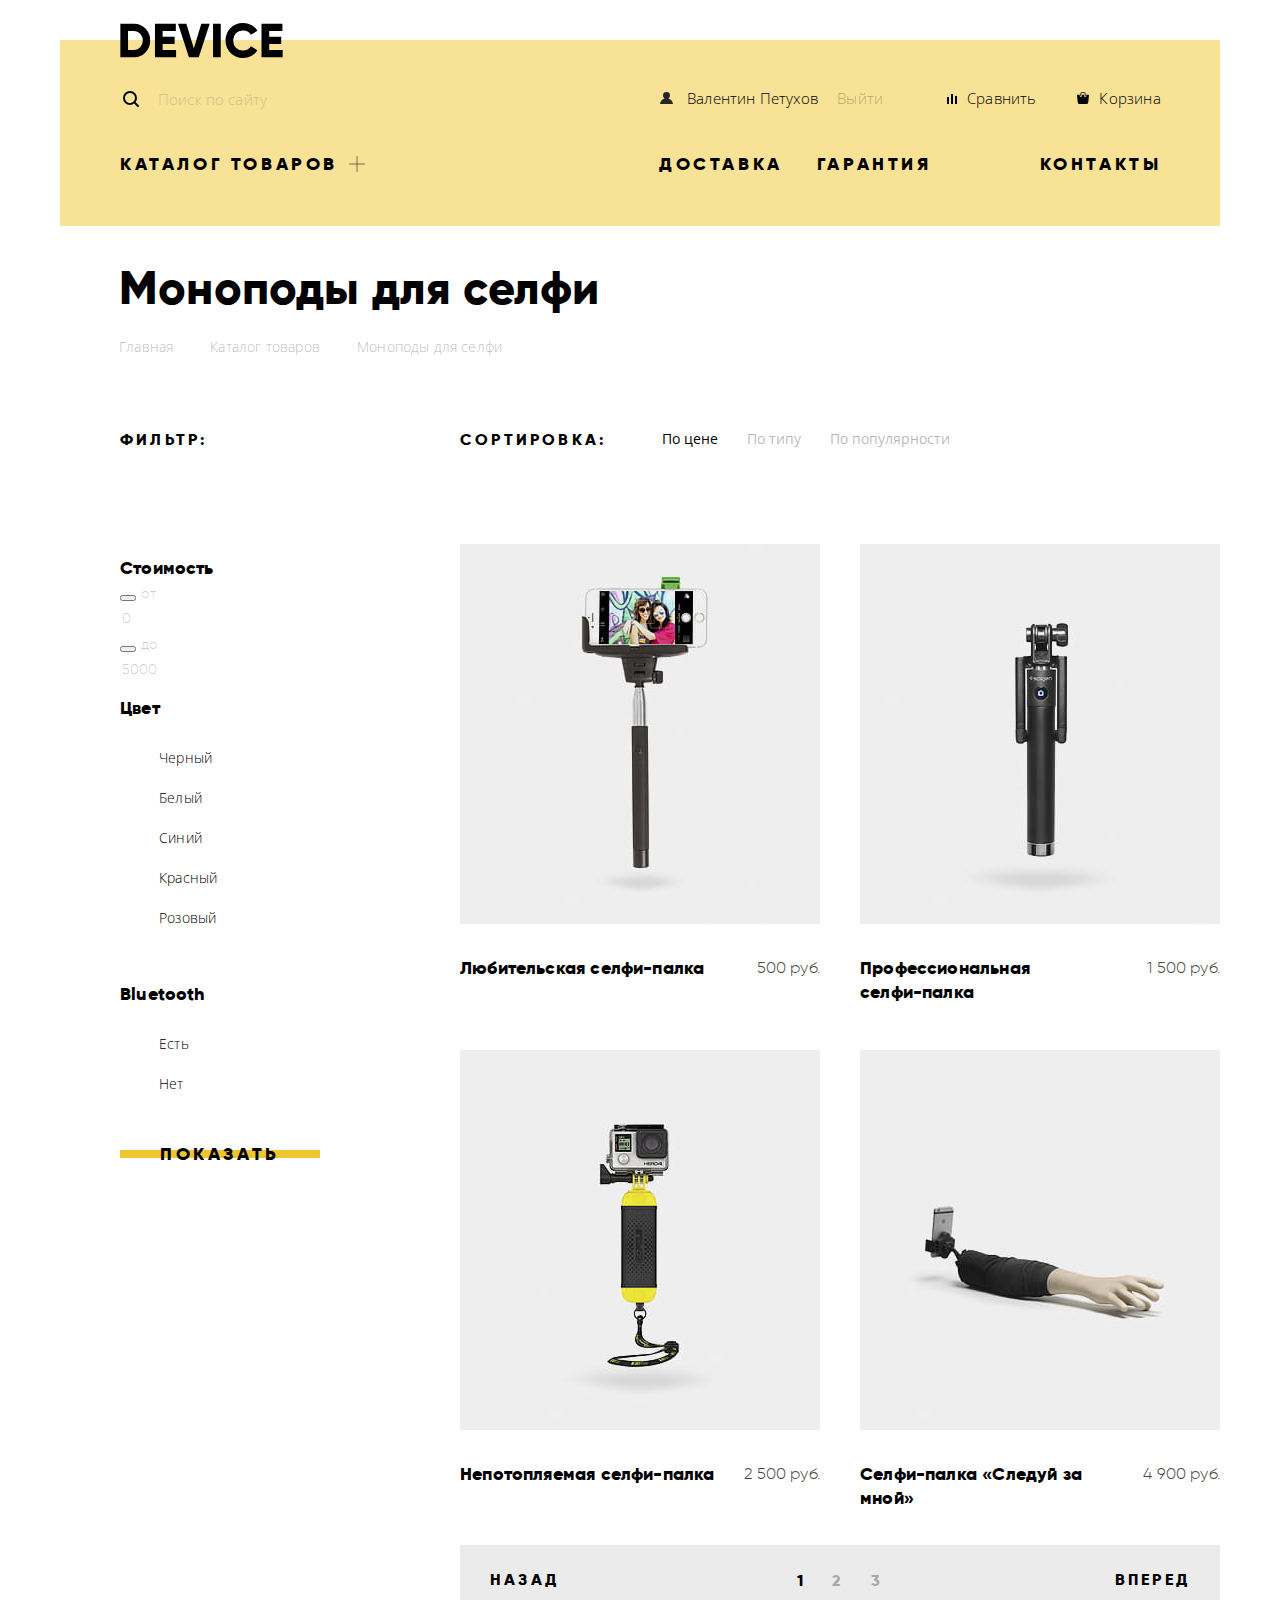
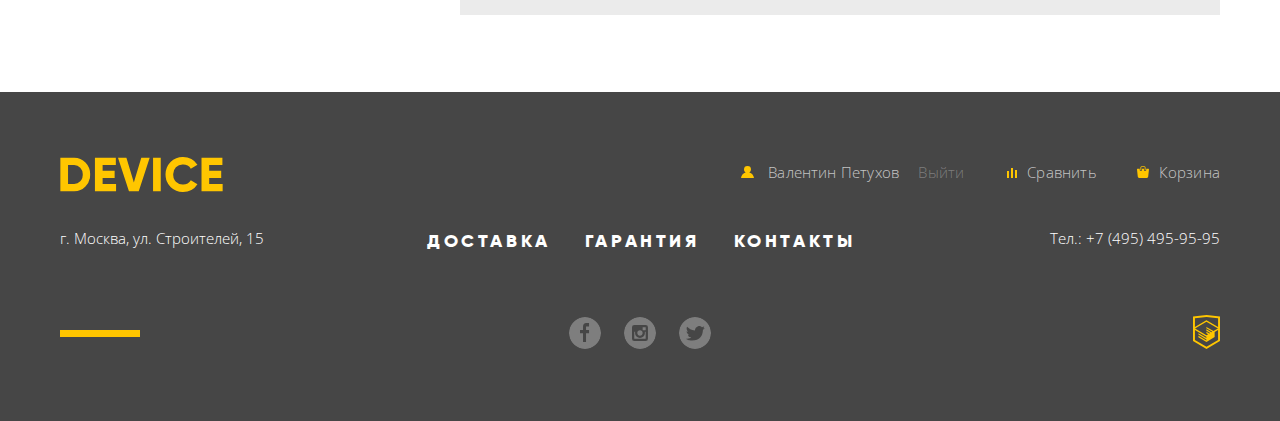
==== commit 583dd386: "Добавляет декоративные элементы модальным окнам и блоку подвала" ====
--- a/catalog.html
+++ b/catalog.html
@@ -281,17 +281,17 @@
         <div class="footer-bottom">
           <ul class="footer-social-list">
             <li class="footer-social-item">
-              <a class="social-button" href="#">
+              <a class="social-button social-facebook" href="#">
                 <span class="visually-hidden">Фейсбук</span>
               </a>
             </li>
             <li class="footer-social-item">
-              <a class="social-button" href="#">
+              <a class="social-button social-instagram" href="#">
                 <span class="visually-hidden">Инстаграм</span>
               </a>
             </li>
             <li class="footer-social-item">
-              <a class="social-button" href="#">
+              <a class="social-button social-twitter" href="#">
                 <span class="visually-hidden">Твиттер</span>
               </a>
             </li>
--- a/css/style.css
+++ b/css/style.css
@@ -57,6 +57,8 @@
 }
 
 .button {
+  position: relative;
+  z-index: 1;
   display: inline-block;
   vertical-align: top;
   box-sizing: border-box;
@@ -69,6 +71,24 @@
   color: #000000;
 }
 
+.button::before {
+  content: "";
+  position: absolute;
+  z-index: -1;
+  top: 50%;
+  left: 0;
+  transform: translateY(-50%);
+  width: 100%;
+  height: 8px;
+  background-color: #f0c52e;
+  transition: height 0.5s;
+}
+
+.button:hover::before,
+.button:focus::before {
+  height: 100%;
+}
+
 .button:active {
   color: rgba(0, 0, 0, 0.3);
 }
@@ -82,8 +102,9 @@
 .main-header.container {
   box-sizing: border-box;
   width: 1160px;
-  padding: 21px 56px 50px 60px;
-  background-color: rgba(240, 197, 46, 0.5);
+  padding: 23px 56px 50px 60px;
+  background-color: #f7e296;
+  background-image: linear-gradient(to bottom, #ffffff, #ffffff 40px, #f7e296 40px, #f7e296 100%);
 }
 
 .main-navigation {
@@ -94,7 +115,19 @@
 
 .main-header-logo {
   margin-right: auto;
-  margin-bottom: 21px;
+  margin-bottom: 19px;
+}
+
+.main-header-logo[href]:hover,
+.main-header-logo[href]:focus,
+.main-footer-logo[href]:hover,
+.main-footer-logo[href]:focus {
+  opacity: 0.6;
+}
+
+.main-header-logo[href]:active,
+.main-footer-logo[href]:active {
+  opacity: 0.3;
 }
 
 .main-header a,
@@ -132,6 +165,9 @@
   padding-bottom: 3px;
   letter-spacing: 0.01em;
   background-color: transparent;
+  background-image: url("../img/search_icon.svg");
+  background-position: 3px 8px;
+  background-repeat: no-repeat;
   border: none;
 }
 
@@ -204,9 +240,26 @@
   vertical-align: top;
 }
 
+.search-form:focus-within .search-button {
+  display: inline-block;
+  vertical-align: top;
+}
+
 .main-header .user-authorization {
   width: 260px;
   margin-right: 27px;
+}
+
+.user-navigation-item {
+  position: relative;
+}
+
+.user-navigation-item::before {
+  content: "";
+  position: absolute;
+  left: 0;
+  background-position: 0 0;
+  background-repeat: no-repeat;
 }
 
 .main-header .user-navigation-item:hover,
@@ -225,9 +278,40 @@
   padding-left: 27px;
 }
 
+.login-link::before {
+  top: 4px;
+  width: 13px;
+  height: 12px;
+}
+
+.main-header .login-link::before {
+  background-image: url("../img/user_icon_header.svg");
+}
+
+.main-footer .login-link::before {
+  background-image: url("../img/user_icon_footer.svg");
+}
+
 .user-name {
-  margin-right: 15px;
+  display: inline-flex;
+  box-sizing: border-box;
+  width: 160px;
+  margin-right: 13px;
   padding-left: 27px;
+}
+
+.user-name::before {
+  top: 9px;
+  width: 13px;
+  height: 12px;
+}
+
+.main-header .user-name::before {
+  background-image: url("../img/user_icon_header.svg");
+}
+
+.main-footer .user-name::before {
+  background-image: url("../img/user_icon_footer.svg");
 }
 
 .compare-link {
@@ -235,8 +319,36 @@
   padding-left: 20px;
 }
 
+.compare-link::before {
+  top: 11px;
+  width: 10px;
+  height: 10px;
+}
+
+.main-header .compare-link::before {
+  background-image: url("../img/compare_icon_header.svg");
+}
+
+.main-footer .compare-link::before {
+  background-image: url("../img/compare_icon_footer.svg");
+}
+
 .cart-link {
   padding-left: 22px;
+}
+
+.cart-link::before {
+  top: 9px;
+  width: 12px;
+  height: 12px;
+}
+
+.main-header .cart-link::before {
+  background-image: url("../img/cart_icon_header.svg");
+}
+
+.main-footer .cart-link::before {
+  background-image: url("../img/cart_icon_footer.svg");
 }
 
 .main-navigation-list,
@@ -261,6 +373,22 @@
   margin-right: 321px;
 }
 
+.main-navigation-catalog::before,
+.main-navigation-catalog::after {
+  content: "";
+  position: absolute;
+  top: 11px;
+  right: -27px;
+  width: 16px;
+  height: 2px;
+  background-color: rgba(39, 37, 37, 0.3);
+  cursor: pointer;
+}
+
+.main-navigation-catalog::after {
+  transform: rotate(90deg);
+}
+
 .main-navigation-delivery {
   margin-right: 34px;
 }
@@ -269,12 +397,12 @@
   margin-right: 108px;
 }
 
-.navigation-item:hover .catalog-submenu,
-.navigation-item:focus .catalog-submenu {
-  display: flex;
-}
-
-.navigation-item:focus-within .catalog-submenu {
+.main-navigation-catalog:hover .catalog-submenu,
+.main-navigation-catalog:focus .catalog-submenu {
+  display: flex;
+}
+
+.main-navigation-catalog:focus-within .catalog-submenu {
   display: flex;
 }
 
@@ -313,6 +441,8 @@
   position: relative;
   min-height: 500px;
   margin-bottom: 94px;
+  background-image: linear-gradient(to bottom, #f7e296, #f7e296 113px, #ffffff 113px, #ffffff 100%);
+  background-clip: content-box;
 }
 
 .promo-list {
@@ -321,8 +451,31 @@
 }
 
 .promo-item {
+  position: relative;
   flex-direction: row-reverse;
   align-items: flex-start;
+}
+
+.promo-item::before {
+  position: absolute;
+  top: -12px;
+  right: 47px;
+  font-size: 179px;
+  line-height: 179px;
+  letter-spacing: 0.01em;
+  color: #ffffff;
+}
+
+.slide-selfie-stick::before {
+  content: "01";
+}
+
+.slide-fitness-tracker::before {
+  content: "02";
+}
+
+.slide-quadcopter::before {
+  content: "03";
 }
 
 .slide-selfie-stick .promo-image {
@@ -341,12 +494,23 @@
 }
 
 .promo-item-details {
+  position: relative;
   display: flex;
   flex-direction: column;
   align-items: flex-start;
   width: 500px;
   padding-top: 82px;
   padding-right: 60px;
+}
+
+.promo-item-details::before {
+  content: "";
+  position: absolute;
+  top: 39px;
+  left: 0;
+  width: 100px;
+  height: 7px;
+  background-color: #ffffff;
 }
 
 .section-title {
@@ -420,8 +584,8 @@
 
 .promo-slider-controllers {
   position: absolute;
-  right: 100px;
-  bottom: 155px;
+  right: 103px;
+  bottom: 154px;
   display: flex;
   flex-wrap: wrap;
   margin: 0;
@@ -429,11 +593,32 @@
   list-style: none;
 }
 
+.promo-switch-item:not(:last-child) {
+  margin-right: 21px;
+}
+
+.switch-button {
+  box-sizing: border-box;
+  width: 12px;
+  height: 12px;
+  padding: 0;
+  background-color: transparent;
+  border: 1px solid #000000;
+  border-radius: 50%;
+}
+
+.switch-button-current {
+  box-shadow: 
+    inset 0 0 0 2px #ffffff,
+    inset 0 0 0 3px #000000;
+}
+
 .catalog-sections {
   margin-bottom: 45px;
 }
 
 .catalog-sections-item {
+  position: relative;
   width: 160px;
   margin-right: 40px;
   margin-bottom: 35px;
@@ -444,14 +629,89 @@
   margin-right: 0;
 }
 
-.catalog-sections-item a:active {
+.catalog-section-link::before {
+  content: "";
+  position: absolute;
+  top: 0;
+  left: 0;
+  width: 160px;
+  height: 160px;
+  background-color: rgba(240, 197, 46, 0.5);
+}
+
+.catalog-section-link::after {
+  content: "";
+  position: absolute;
+  background-position: 0 0;
+  background-repeat: no-repeat;
+}
+
+.catalog-section-link:hover::before,
+.catalog-section-link:focus::before {
+  background-color: rgba(240, 197, 46, 1);
+}
+
+.catalog-section-link:active {
   color: rgba(0, 0, 0, 0.3);
+}
+
+.catalog-section-link:active::after {
+  opacity: 0.3;
+}
+
+.section-vr::after {
+  top: 52px;
+  left: 31px;
+  width: 97px;
+  height: 55px;
+  background-image: url("../img/vr_icon.svg");
+}
+
+.section-monopod::after {
+  top: 43px;
+  left: 38px;
+  width: 86px;
+  height: 117px;
+  background-image: url("../img/monopod_icon.svg");
+}
+
+.section-action-cam::after {
+  top: 38px;
+  left: 49px;
+  width: 71px;
+  height: 87px;
+  background-image: url("../img/action_cam_icon.svg");
+}
+
+.section-fitness-tracker::after {
+  top: 50px;
+  left: 28px;
+  width: 107px;
+  height: 65px;
+  background-image: url("../img/fitness_tracker_icon.svg");
+}
+
+.section-smartwatch::after {
+  top: 32px;
+  left: 55px;
+  width: 56px;
+  height: 98px;
+  background-image: url("../img/smartwatch_icon.svg");
+}
+
+.section-quadcopter::after {
+  top: 49px;
+  left: 13px;
+  width: 132px;
+  height: 69px;
+  background-image: url("../img/quadcopter_icon.svg");
 }
 
 .services-slider {
   margin-bottom: 94px;
   padding-bottom: 69px;
   background-color: #e5e5e5;
+  background-image: linear-gradient(to bottom, #ffffff, #ffffff 100px, #e5e5e5 100px, #e5e5e5 100%);
 }
 
 .services-slider .container {
@@ -493,11 +753,30 @@
   min-width: 160px;
 }
 
-.slider-button:active {
+.slider-button:active,
+.slider-button-current {
   color: #f7e184;
 }
 
+.slider-button:active::before,
+.slider-button-current::before {
+  display: none;
+}
+
+.slider-button:active::after,
+.slider-button-current::after {
+  content: "";
+  position: absolute;
+  top: 0;
+  left: 0;
+  z-index: -1;
+  width: 277px;
+  height: 100%;
+  background-color: #000000;
+}
+
 .services-item {
+  position: relative;
   flex-direction: column;
   box-sizing: border-box;
   width: 876px;
@@ -508,8 +787,39 @@
   margin-bottom: 31px;
 }
 
+.services-item::after {
+  content: "";
+  position: absolute;
+  background-position: 0 0;
+  background-repeat: no-repeat;
+}
+
+.slide-delivery::after {
+  top: 85px;
+  right: 66px;
+  width: 136px;
+  height: 164px;
+  background-image: url("../img/delivery.svg");
+}
+
+.slide-warranty::after {
+  top: 61px;
+  right: 46px;
+  width: 171px;
+  height: 195px;
+  background-image: url("../img/warranty.svg");
+}
+
+.slide-credit::after {
+  top: 61px;
+  right: 70px;
+  width: 156px;
+  height: 188px;
+  background-image: url("../img/credit.svg");
+}
+
 .brands {
-  margin-bottom: 86px;
+  margin-bottom: 92px;
 }
 
 .brands-item {
@@ -520,6 +830,37 @@
   margin-right: 0;
 }
 
+.brand-link {
+  display: block;
+  width: 260px;
+  height: 100px;
+}
+
+.brand-link-dji {
+  background: url("../img/dji_logo_bw.png") 0 0 no-repeat;
+}
+
+.brand-link-spgadgets {
+  background: url("../img/sp_gadgets_logo_bw.png") 0 0 no-repeat;
+}
+
+.brand-link-gopro {
+  background: url("../img/gopro_logo_bw.png") 0 0 no-repeat;
+}
+
+.brand-link-vive {
+  background: url("../img/vive_logo_bw.png") 0 0 no-repeat;
+}
+
+.brand-logo {
+  opacity: 0;
+}
+
+.brand-link:hover .brand-logo,
+.brand-link:focus .brand-logo {
+  opacity: 1;
+}
+
 .halves-wrapper {
   display: flex;
   flex-wrap: wrap;
@@ -527,12 +868,23 @@
 }
 
 .half-width-section {
+  position: relative;
   box-sizing: border-box;
   width: 560px;
   margin-bottom: 81px;
   padding-top: 53px;
 }
 
+.half-width-section::before {
+  content: "";
+  position: absolute;
+  top: 0;
+  left: 0;
+  width: 80px;
+  height: 7px;
+  background-color: #000000;
+}
+
 .about-us {
   padding-right: 85px;
 }
@@ -549,10 +901,25 @@
 .transport-companies-list {
   margin-bottom: 55px;
   padding-top: 35px;
-  padding-left: 35px;
   font-size: 16px;
   line-height: 40px;
   letter-spacing: normal;
+}
+
+.transport-companies-item {
+  position: relative;
+  padding-left: 35px;
+}
+
+.transport-companies-item::before {
+  content: "";
+  position: absolute;
+  top: 16px;
+  left: 1px;
+  width: 4px;
+  height: 4px;
+  border: 2px solid #e5e5e5;
+  border-radius: 50%;
 }
 
 .half-width-section .button {
@@ -574,6 +941,11 @@
   z-index: 10;
   box-sizing: border-box;
   width: 960px;
+  box-shadow: 0 10px 20px rgba(4, 6, 6, 0.2);
+}
+
+.modal-map {
+  height: 559px;
 }
 
 .modal-feedback {
@@ -602,7 +974,7 @@
 .modal-field {
   box-sizing: border-box;
   width: 100%;
-  padding: 16px 20px;
+  padding: 15px 20px;
   font-family: "Open Sans", "Arial", sans-serif;
   font-size: 14px;
   line-height: 18px;
@@ -611,6 +983,10 @@
   border: none;
 }
 
+.modal-addresser .modal-field {
+  height: 50px;
+}
+
 textarea.modal-field {
   min-height: 156px;
   max-height: 50vh;
@@ -639,11 +1015,16 @@
 }
 
 .modal-field:focus {
+  padding: 12px 17px;
   background-color: rgba(255, 255, 255, 0.5);
+  border: 3px solid rgba(240, 197, 46, 0.5);
+  outline: none;
 }
 
 .modal-field:invalid {
+  padding: 15px 20px;
   background-color: rgba(237, 181, 181, 0.5);
+  border: none;
 }
 
 .modal-button {
@@ -654,6 +1035,45 @@
   position: absolute;
   top: 22px;
   right: 22px;
+  width: 55px;
+  height: 55px;
+  background-color: #f0c52e;
+  border: none;
+  border-radius: 50%;
+  opacity: 0.5;
+  cursor: pointer;
+}
+
+.modal-close:hover,
+.modal-close:focus {
+  opacity: 1;
+}
+
+.modal-close:active {
+  opacity: 0.3;
+}
+
+.modal-close::before,
+.modal-close::after {
+  content: "";
+  position: absolute;
+  top: 50%;
+  left: 50%;
+  width: 30px;
+  height: 2px;
+  background-color: #ffffff;
+}
+
+.modal-close::before {
+  transform: 
+    translate(-50%, -50%)
+    rotate(45deg);
+}
+
+.modal-close::after {
+  transform: 
+    translate(-50%, -50%)
+    rotate(-45deg);
 }
 
 .main-footer {
@@ -718,14 +1138,26 @@
 }
 
 .footer-bottom {
+  position: relative;
   display: flex;
   justify-content: space-between;
   padding-left: 360px;
+}
+
+.footer-bottom::before {
+  content: "";
+  position: absolute;
+  top: 15px;
+  left: 0;
+  width: 80px;
+  height: 7px;
+  background-color: #ffc600;
 }
 
 .footer-social-list {
   justify-content: center;
   width: 440px;
+  padding-top: 2px;
 }
 
 .footer-social-item:not(:last-child) {
@@ -736,7 +1168,38 @@
   display: block;
   width: 32px;
   height: 32px;
-  background-color: #7e7e7e;
+  border-radius: 50%;
+  opacity: 0.3;
+}
+
+.social-button:hover,
+.social-button:focus {
+  opacity: 0.6;
+}
+
+.social-button:active {
+  opacity: 0.1;
+}
+
+.social-facebook {
+  background: url("../img/fb_logo.svg") 0 0 no-repeat;
+}
+
+.social-instagram {
+  background: url("../img/instagram_logo.svg") 0 0 no-repeat;
+}
+
+.social-twitter {
+  background: url("../img/twitter_logo.svg") 0 0 no-repeat;
+}
+
+.footer-copyright:hover,
+.footer-copyright:focus {
+  opacity: 0.6;
+}
+
+.footer-copyright:active {
+  opacity: 0.3;
 }
 
 .inner-page .main-header {
@@ -1024,7 +1487,8 @@
 
 .pagination-back a,
 .pagination-forward a {
-  display: block;
+  display: flex;
+  align-items: center;
   box-sizing: border-box;
   height: 100%;
   padding: 23px 30px;
@@ -1076,8 +1540,17 @@
   color: rgba(255, 255, 255, 1);
 }
 
+.main-footer .user-navigation-item:hover::before,
+.main-footer .user-navigation-item:focus::before {
+  opacity: 0.6;
+}
+
 .main-footer .user-navigation-item:active {
   color: rgba(255, 255, 255, 0.3);
+}
+
+.main-footer .user-navigation-item:active::before {
+  opacity: 0.3;
 }
 
 .main-footer .logout-link {
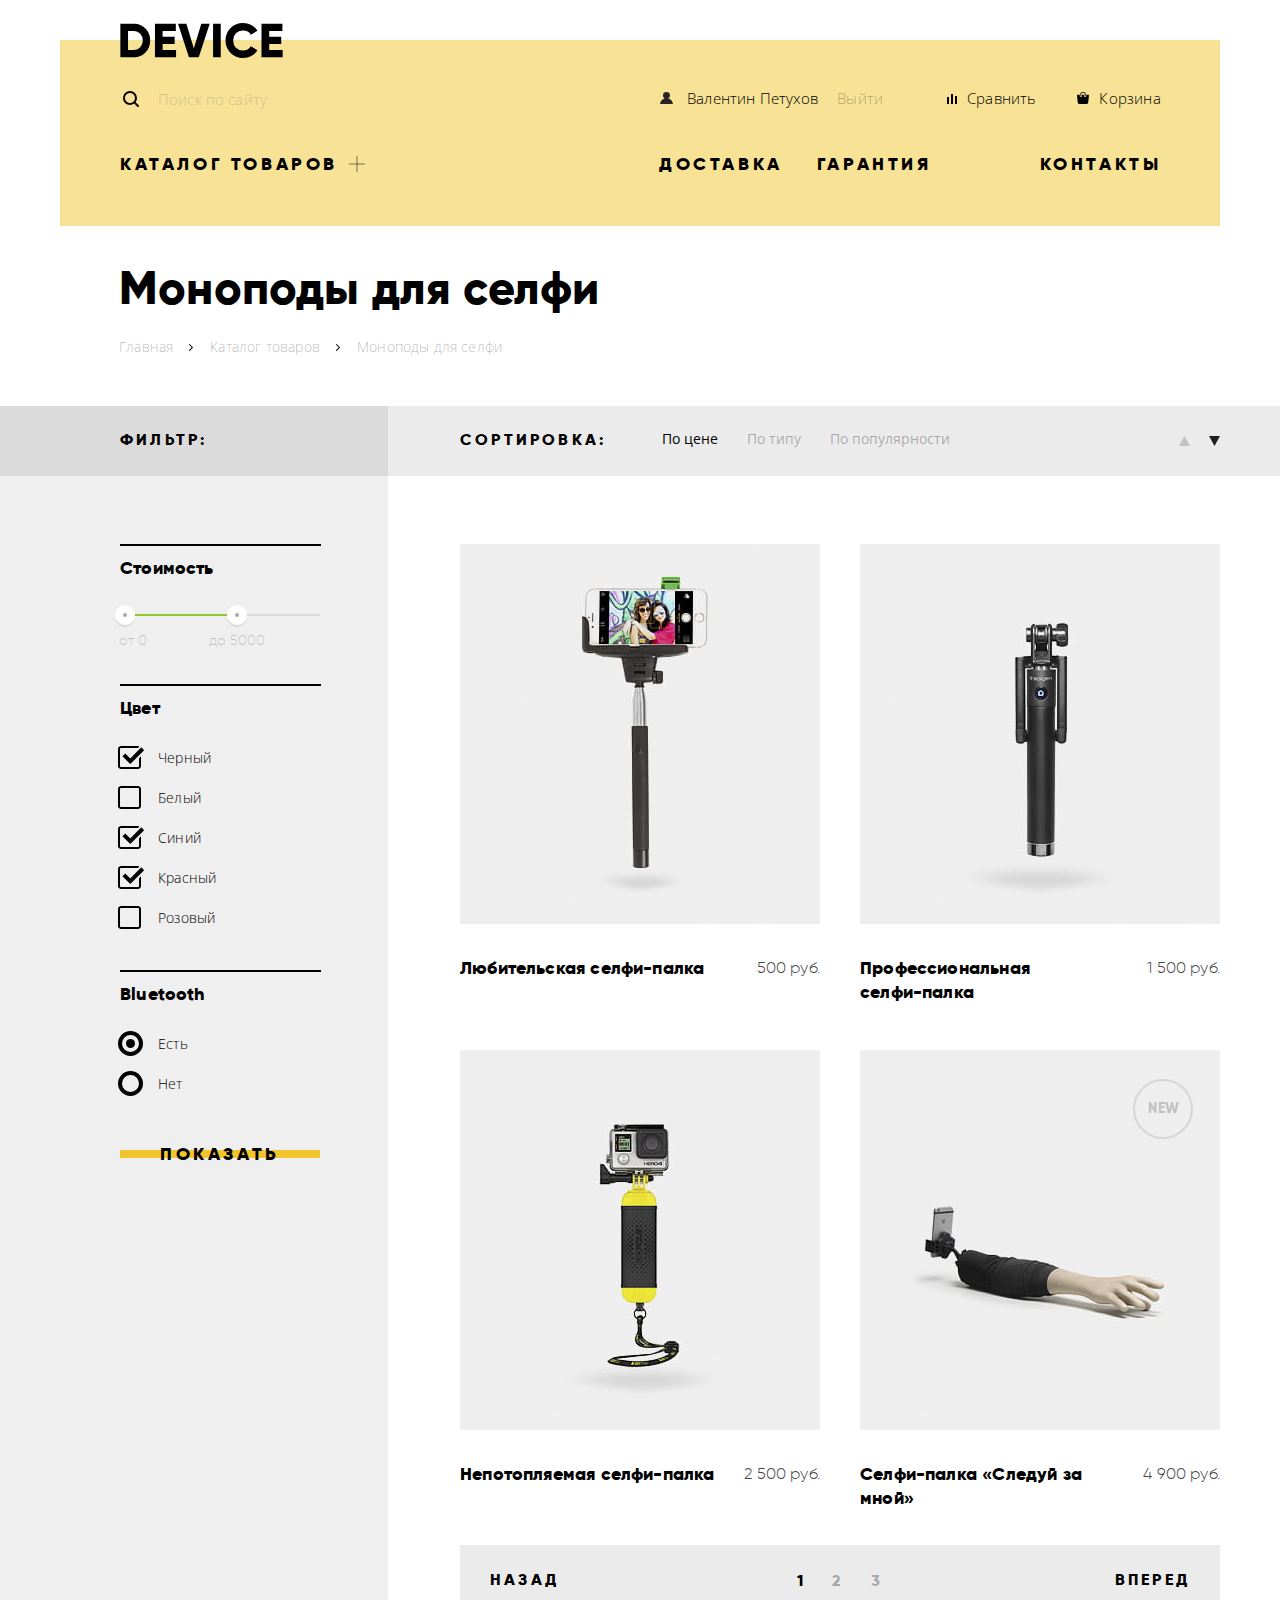
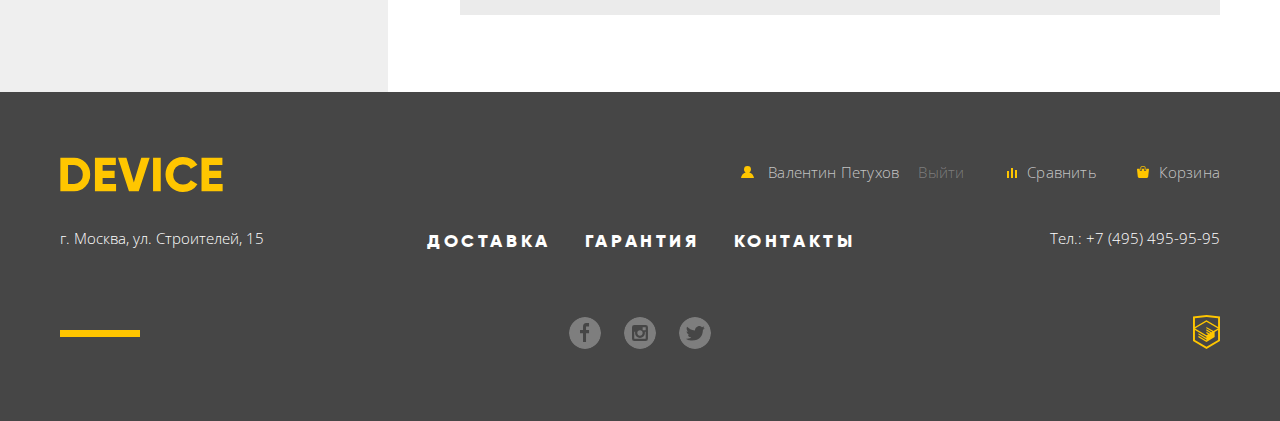
==== commit 64f68578: "Добавляет декоративные элементы странице каталога" ====
--- a/catalog.html
+++ b/catalog.html
@@ -165,12 +165,12 @@
                 </li>
               </ul>
               <ul class="sorting-direction">
-                <li class="sorting-direction-option">
+                <li class="sorting-ascending">
                   <a href="#">
                     <span class="visually-hidden">По возрастанию</span>
                   </a>
                 </li>
-                <li class="sorting-direction-option sorting-direction-current">
+                <li class="sorting-descending sorting-direction-current">
                   <a href="#">
                     <span class="visually-hidden">По убыванию</span>
                   </a>
@@ -181,7 +181,7 @@
             <section class="catalog">
               <h2 class="visually-hidden">Каталог моноподов для селфи</h2>
               <ul class="catalog-list">
-                <li class="catalog-item">
+                <li class="catalog-item" tabindex="0">
                   <h3 class="catalog-item-title">
                     <a href="#">Любительская селфи-палка</a>
                   </h3>
@@ -191,7 +191,7 @@
                   <img class="catalog-item-image" src="img/selfie_stick_1.jpg" width="360" height="380" alt="Любительская селфи-палка">
                 </li>
 
-                <li class="catalog-item">
+                <li class="catalog-item" tabindex="0">
                   <h3 class="catalog-item-title">
                     <a href="#">Профессиональная<br>селфи-палка</a>
                   </h3>
@@ -201,7 +201,7 @@
                   <img class="catalog-item-image" src="img/selfie_stick_2.jpg" width="360" height="380" alt="Профессиональная селфи-палка">
                 </li>
 
-                <li class="catalog-item">
+                <li class="catalog-item" tabindex="0">
                   <h3 class="catalog-item-title">
                     <a href="#">Непотопляемая селфи-палка</a>
                   </h3>
@@ -211,7 +211,7 @@
                   <img class="catalog-item-image" src="img/selfie_stick_3.jpg" width="360" height="380" alt="Непотопляемая селфи-палка">
                 </li>
 
-                <li class="catalog-item">
+                <li class="catalog-item catalog-item-new" tabindex="0">
                   <h3 class="catalog-item-title">
                     <a href="#">Селфи-палка «Следуй за мной»</a>
                   </h3>
--- a/css/style.css
+++ b/css/style.css
@@ -158,6 +158,17 @@
   margin-right: 185px;
 }
 
+.search-form::before {
+  content: "";
+  position: absolute;
+  top: 8px;
+  left: 3px;
+  z-index: 1;
+  width: 16px;
+  height: 16px;
+  background: url("../img/search_icon.svg") 0 0 no-repeat;
+}
+
 .search-field {
   box-sizing: border-box;
   width: 355px;
@@ -165,9 +176,6 @@
   padding-bottom: 3px;
   letter-spacing: 0.01em;
   background-color: transparent;
-  background-image: url("../img/search_icon.svg");
-  background-position: 3px 8px;
-  background-repeat: no-repeat;
   border: none;
 }
 
@@ -211,6 +219,17 @@
 .search-field:hover::placeholder,
 .search-field:focus::placeholder {
   opacity: 0.6;
+}
+
+.search-field:-webkit-autofill,
+.search-field:-webkit-autofill:hover, 
+.search-field:-webkit-autofill:focus {
+  background-color: transparent !important;
+  border-bottom: 2px solid #000000;
+  padding-bottom: 1px;
+  -webkit-text-fill-color: #000000;
+  -webkit-box-shadow: 0 0 0px 1000px transparent inset;
+  transition: background-color 5000s ease-in-out 0s;
 }
 
 .search-button {
@@ -1229,6 +1248,7 @@
 }
 
 .breadcrumbs-item {
+  position: relative;
   margin-right: 37px;
 }
 
@@ -1245,17 +1265,51 @@
   color: rgba(0, 0, 0, 0.1);
 }
 
+.breadcrumbs-item:not(:last-child)::after {
+  content: "";
+  position: absolute;
+  top: 9px;
+  right: -20px;
+  width: 4px;
+  height: 7px;
+  background: url("../img/breadcrumbs_arrow.svg") 0 0 no-repeat;
+}
+
+.catalog-background {
+  position: relative;
+}
+
+.catalog-background::before,
+.catalog-background::after {
+  content: "";
+  position: absolute;
+  top: 0;
+  bottom: 0;
+  z-index: -1;
+}
+
+.catalog-background::before {
+  left: 0;
+  right: 50%;
+  background-color: #efefef;
+  background-image: linear-gradient(to bottom, #dbdbdb, #dbdbdb 70px,#efefef 70px, #efefef 100%);
+}
+
+.catalog-background::after {
+  left: 50%;
+  right: 0;
+  background-color: #ffffff;
+  background-image: linear-gradient(to bottom, #ebebeb, #ebebeb 70px,#ffffff 70px, #ffffff 100%);
+}
+
 .catalog-background .container {
   display: flex;
-  padding-top: 22px;
-  padding-bottom: 77px;
 }
 
 .filter {
   box-sizing: border-box;
   width: 328px;
-  padding-left: 60px;
-  padding-right: 68px;
+  padding: 22px 68px 77px 60px;
 }
 
 .content-column {
@@ -1263,7 +1317,8 @@
   flex-direction: column;
   box-sizing: border-box;
   width: 832px;
-  padding-left: 72px;
+  padding-bottom: 77px;
+  background-color: #ffffff;
 }
 
 .catalog-section-title {
@@ -1289,11 +1344,75 @@
 }
 
 .price-range {
+  position: relative;
+  display: flex;
+  align-items: center;
   height: 70px;
 }
 
+.price-range-scale {
+  width: 100%;
+  height: 2px;
+  background-color: #dbdbdb;
+}
+
+.price-range-bar {
+  width: 110px;
+  height: 100%;
+  background-color: #91c92f;
+}
+
+.min-price,
+.max-price {
+  position: absolute;
+  top: 25px;
+  display: flex;
+  flex-wrap: wrap;
+  width: 70px;
+}
+
+.min-price {
+  left: -5px;
+}
+
+.max-price {
+  right: 41px;
+}
+
+.price-range-toggle {
+  width: 20px;
+  height: 23px;
+  border: none;
+  background: url("../img/range_toggle.svg") 0 0 no-repeat;
+  cursor: pointer;
+}
+
+.price-range-toggle:active {
+  transform: scale(1.1);
+}
+
+.toggle-min {
+  margin-right: 50px;
+}
+
+.toggle-max {
+  margin-left: 18px;
+  margin-right: 32px;
+}
+
+.price-filter label {
+  margin-right: 4px;
+}
+
+.min-price label {
+  padding-left: 4px;
+}
+
 .price-filter input {
+  width: 40px;
+  padding: 0;
   border: none;
+  background-color: transparent;
 }
 
 .price-filter label,
@@ -1313,6 +1432,20 @@
   margin-bottom: 30px;
 }
 
+.filter-title {
+  position: relative;
+}
+
+.filter-title::before {
+  content: "";
+  position: absolute;
+  top: -12px;
+  left: 0;
+  width: 201px;
+  height: 2px;
+  background-color: #000000;
+}
+
 .color-filter .filter-title,
 .bluetooth-filter .filter-title {
   margin-bottom: 18px;
@@ -1320,7 +1453,45 @@
 
 .color-option,
 .bluetooth-option {
-  padding-left: 39px;
+  position: relative;
+  padding-left: 38px;
+}
+
+.color-option label::before {
+  content: "";
+  position: absolute;
+  top: 8px;
+  left: -2px;
+  width: 27px;
+  height: 23px;
+  background: url("../img/checkbox_off.svg") 0 0 no-repeat;
+}
+
+.color-option-input:checked + label::before {
+  background-image: url("../img/checkbox_on.svg");
+}
+
+.bluetooth-option label::before {
+  content: "";
+  position: absolute;
+  top: 7px;
+  left: -2px;
+  box-sizing: border-box;
+  width: 25px;
+  height: 25px;
+  border: 4px solid #000000;
+  border-radius: 50%;
+}
+
+.bluetooth-option-input:checked + label::after {
+  content: "";
+  position: absolute;
+  top: 15px;
+  left: 6px;
+  width: 9px;
+  height: 9px;
+  background-color: #000000;
+  border-radius: 50%;
 }
 
 .color-filter label,
@@ -1329,11 +1500,28 @@
   font-size: 14px;
   line-height: 40px;
   font-weight: 300;
+  cursor: pointer;
+}
+
+.color-option-input:hover + label::before,
+.color-option-input:focus + label::before,
+.bluetooth-option-input:hover + label::before,
+.bluetooth-option-input:focus + label::before,
+.bluetooth-option-input:hover + label::after,
+.bluetooth-option-input:focus + label::after {
+  opacity: 0.6;
 }
 
 .color-option-input:disabled + label,
 .bluetooth-option-input:disabled + label {
   color: #a6a6a6;
+  cursor: default;
+}
+
+.color-option-input:disabled + label::before,
+.bluetooth-option-input:disabled + label::before,
+.bluetooth-option-input:disabled + label::after {
+  opacity: 0.25;
 }
 
 .filter-button {
@@ -1343,7 +1531,9 @@
 .sorting {
   display: flex;
   flex-wrap: wrap;
-  margin-bottom: 81px;
+  margin-bottom: 57px;
+  padding: 22px 0 24px 72px;
+  background-color: #ebebeb;
 }
 
 .sorting .catalog-section-title {
@@ -1386,6 +1576,39 @@
 
 .sorting-direction {
   margin-left: auto;
+  padding-top: 8px;
+}
+
+.sorting-direction a {
+  display: block;
+  width: 11px;
+  height: 10px;
+  background: url("../img/sorting_arrow.svg") 0 0 no-repeat;
+  opacity: 0.2;
+}
+
+.sorting-direction a:hover,
+.sorting-direction a:focus {
+  opacity: 0.4;
+}
+
+.sorting-direction a:active,
+.sorting-direction-current a,
+.sorting-direction-current a:hover,
+.sorting-direction-current a:focus {
+  opacity: 1;
+}
+
+.sorting-ascending {
+  margin-right: 19px;
+}
+
+.sorting-ascending a {
+  transform: rotate(180deg);
+}
+
+.catalog {
+  padding-left: 72px;
 }
 
 .catalog-list {
@@ -1440,6 +1663,7 @@
   top: 238px;
   left: 50%;
   transform: translateX(-50%);
+  z-index: 1;
   display: none;
   font-family: "Open Sans", "Arial", sans-serif;
   font-size: 13px;
@@ -1448,6 +1672,32 @@
   color: rgba(0, 0, 0, 0.5);
 }
 
+.catalog-item::before {
+  content: "";
+  position: absolute;
+  top: 11px;
+  left: 0;
+  display: none;
+  width: 100%;
+  height: 380px;
+  background-color: rgba(238, 238, 238, 0.7);
+}
+
+.catalog-item:hover .catalog-item-button,
+.catalog-item:focus .catalog-item-button,
+.catalog-item:hover .catalog-item-compare,
+.catalog-item:focus .catalog-item-compare,
+.catalog-item:hover::before,
+.catalog-item:focus::before {
+  display: block;
+}
+
+.catalog-item:focus-within .catalog-item-button,
+.catalog-item:focus-within .catalog-item-compare,
+.catalog-item:focus-within::before {
+  display: block;
+}
+
 .catalog-item-compare:hover,
 .catalog-item-compare:focus {
   color: rgba(0, 0, 0, 1);
@@ -1461,9 +1711,27 @@
   margin-bottom: 32px;
 }
 
+.catalog-item-new::after {
+  content: "New";
+  position: absolute;
+  top: 40px;
+  right: 27px;
+  box-sizing: border-box;
+  width: 60px;
+  height: 60px;
+  padding: 16px 13px;
+  font-size: 14px;
+  text-transform: uppercase;
+  letter-spacing: 0.05em;
+  color: rgba(0, 0, 0, 0.2);
+  border: 2px solid rgba(0, 0, 0, 0.1);
+  border-radius: 50%;
+}
+
 .pagination {
   position: relative;
   justify-content: center;
+  margin-left: 72px;
   padding: 24px 160px 22px 160px;
   font-size: 16px;
   letter-spacing: 0.2em;
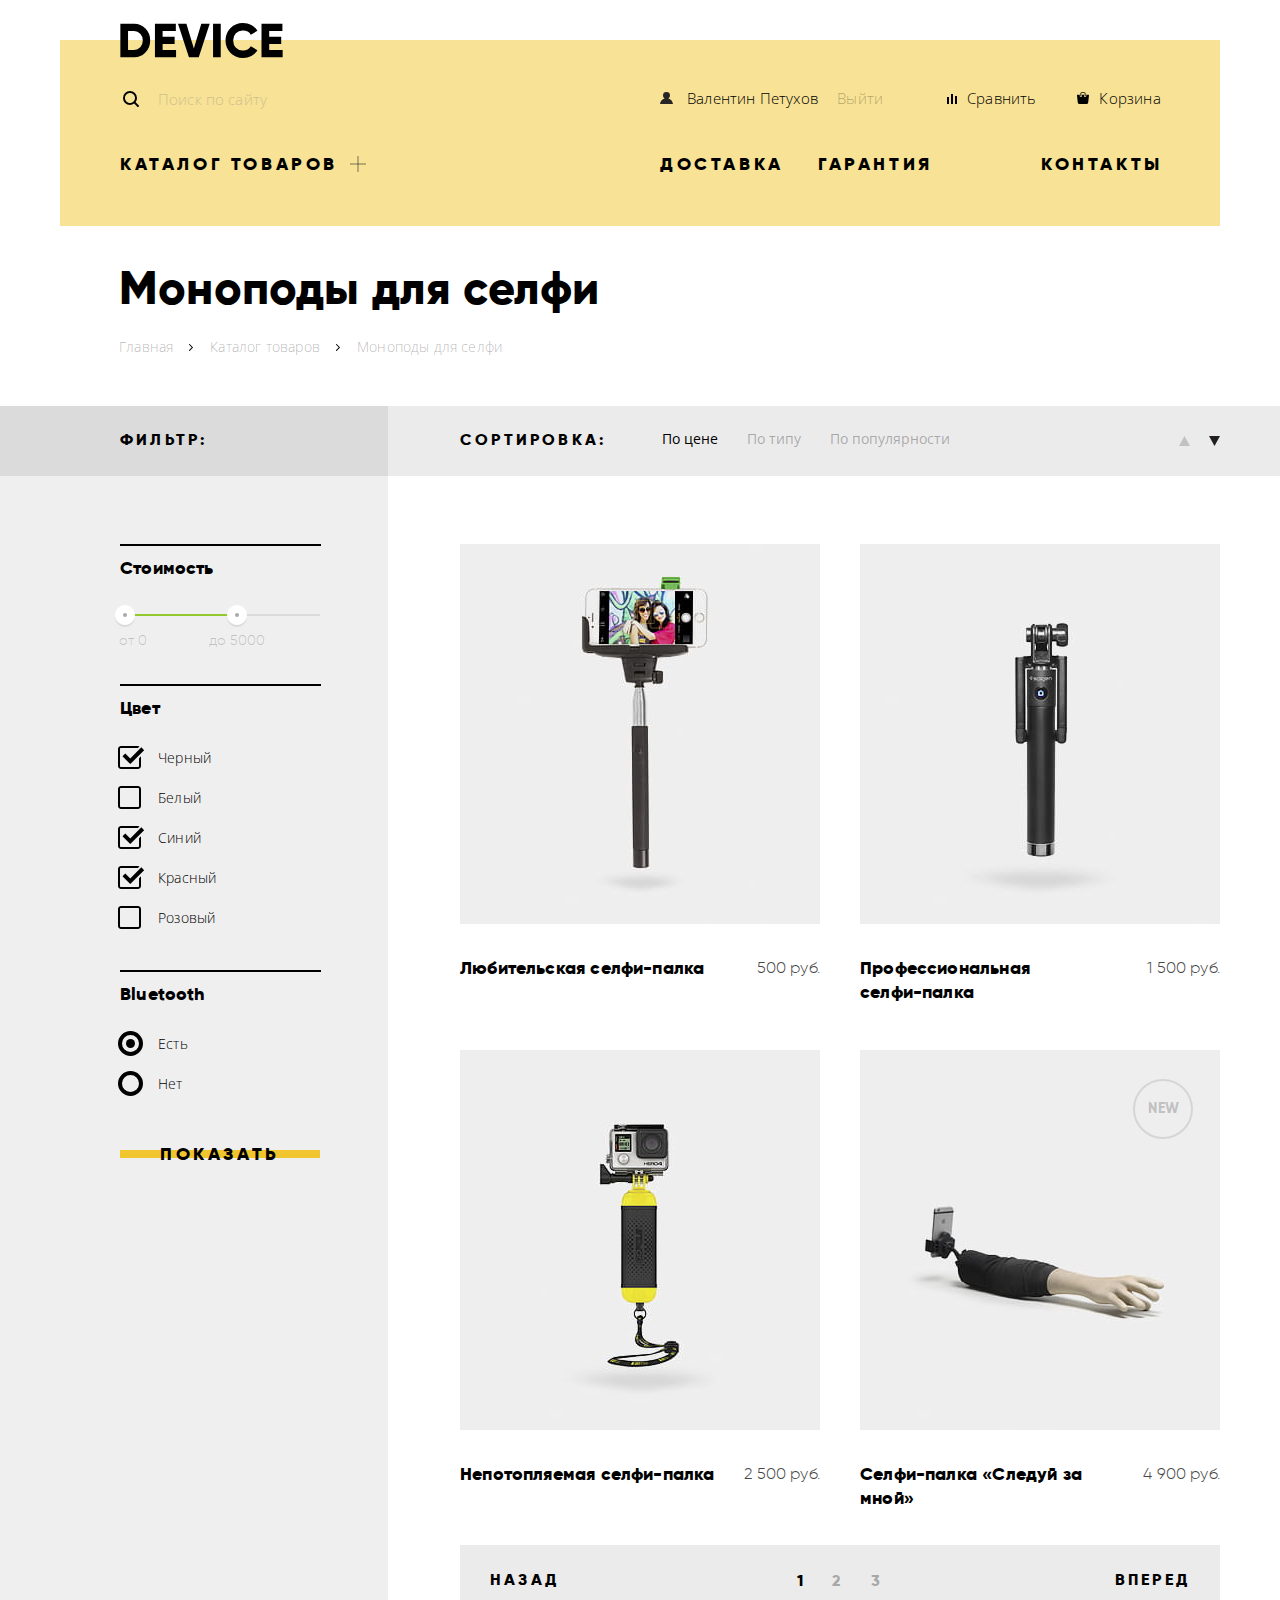
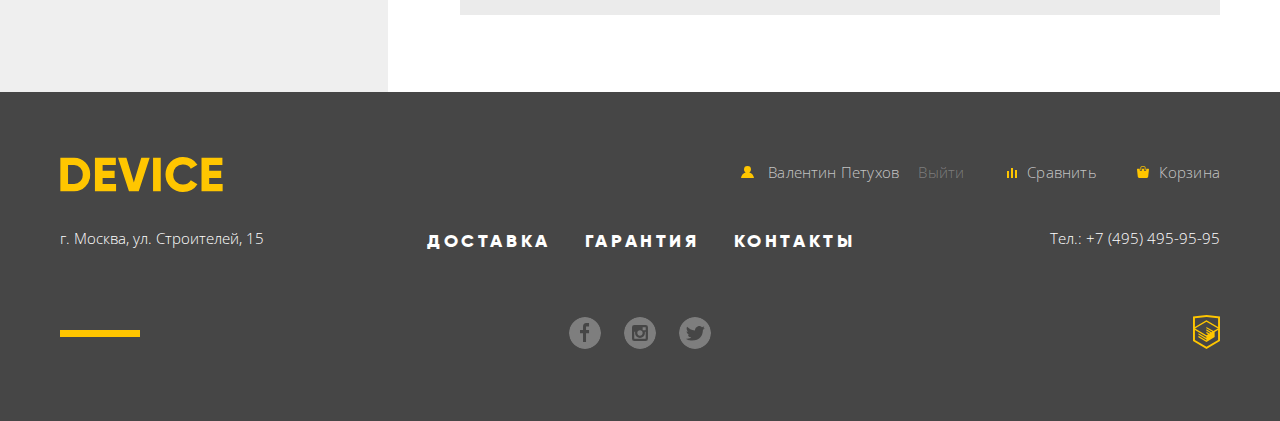
==== commit 396b4936: "Исправляет стили для выполнения критерия Б13" ====
--- a/catalog.html
+++ b/catalog.html
@@ -8,60 +8,62 @@
     <link href="css/style.css" rel="stylesheet">
   </head>
   <body class="inner-page">
-    <header class="main-header container">
-      <nav class="main-navigation">
-        <a class="main-header-logo" href="index.html">
-          <img src="img/header_logo.svg" width="163" height="35" alt="Логотип магазина «Девайс»">
-        </a>
-        <div class="user-navigation">
-          <form class="search-form" action="https://echo.htmlacademy.ru" method="get">
-            <label class="visually-hidden" for="search-input">Поиск по сайту</label>
-            <input class="search-field" type="search" name="search-query" id="search-input" placeholder="Поиск по сайту">
-            <button class="search-button" type="submit">Найти</button>
-          </form>
-          <div class="user-authorization">
-            <a class="user-navigation-item user-name" href="#">Валентин Петухов</a>
-            <a class="user-navigation-item logout-link" href="#">Выйти</a>
+    <div class="container">
+      <header class="main-header">
+        <nav class="main-navigation">
+          <a class="main-header-logo" href="index.html">
+            <img src="img/header_logo.svg" width="163" height="35" alt="Логотип магазина «Девайс»">
+          </a>
+          <div class="user-navigation">
+            <form class="search-form" action="https://echo.htmlacademy.ru" method="get">
+              <label class="visually-hidden" for="search-input">Поиск по сайту</label>
+              <input class="search-field" type="search" name="search-query" id="search-input" placeholder="Поиск по сайту">
+              <button class="search-button" type="submit">Найти</button>
+            </form>
+            <div class="user-authorization">
+              <a class="user-navigation-item user-name" href="#">Валентин Петухов</a>
+              <a class="user-navigation-item logout-link" href="#">Выйти</a>
+            </div>
+            <a class="user-navigation-item compare-link" href="#">Сравнить</a>
+            <a class="user-navigation-item cart-link" href="#">Корзина</a>
           </div>
-          <a class="user-navigation-item compare-link" href="#">Сравнить</a>
-          <a class="user-navigation-item cart-link" href="#">Корзина</a>
-        </div>
-        <ul class="main-navigation-list">
-          <li class="navigation-item main-navigation-catalog" tabindex="0">
-            <a href="#">Каталог товаров</a>
-            <ul class="catalog-submenu">
-              <li class="catalog-submenu-item">
-                <a href="#">Виртуальная реальность</a>
-              </li>
-              <li class="catalog-submenu-item">
-                <a href="#">Фитнес-браслеты</a>
-              </li>
-              <li class="catalog-submenu-item">
-                <a href="#">Квадрокоптеры</a>
-              </li>
-              <li class="catalog-submenu-item">
-                <a>Моноподы для селфи</a>
-              </li>
-              <li class="catalog-submenu-item">
-                <a href="#">Умные часы</a>
-              </li>
-              <li class="catalog-submenu-item">
-                <a href="#">Экшн-камеры</a>
-              </li>
-            </ul>
-          </li>
-          <li class="navigation-item main-navigation-delivery">
-            <a href="#">Доставка</a>
-          </li>
-          <li class="navigation-item main-navigation-warranty">
-            <a href="#">Гарантия</a>
-          </li>
-          <li class="navigation-item main-navigation-contacts">
-            <a href="#">Контакты</a>
-          </li>
-        </ul>
-      </nav>
-    </header>
+          <ul class="main-navigation-list">
+            <li class="navigation-item main-navigation-catalog" tabindex="0">
+              <a href="#">Каталог товаров</a>
+              <ul class="catalog-submenu">
+                <li class="catalog-submenu-item">
+                  <a href="#">Виртуальная реальность</a>
+                </li>
+                <li class="catalog-submenu-item">
+                  <a href="#">Фитнес-браслеты</a>
+                </li>
+                <li class="catalog-submenu-item">
+                  <a href="#">Квадрокоптеры</a>
+                </li>
+                <li class="catalog-submenu-item">
+                  <a>Моноподы для селфи</a>
+                </li>
+                <li class="catalog-submenu-item">
+                  <a href="#">Умные часы</a>
+                </li>
+                <li class="catalog-submenu-item">
+                  <a href="#">Экшн-камеры</a>
+                </li>
+              </ul>
+            </li>
+            <li class="navigation-item main-navigation-delivery">
+              <a href="#">Доставка</a>
+            </li>
+            <li class="navigation-item main-navigation-warranty">
+              <a href="#">Гарантия</a>
+            </li>
+            <li class="navigation-item main-navigation-contacts">
+              <a href="#">Контакты</a>
+            </li>
+          </ul>
+        </nav>
+      </header>
+    </div>
 
     <main>
       <div class="container">
--- a/css/style.css
+++ b/css/style.css
@@ -99,9 +99,7 @@
   padding: 0 20px;
 }
 
-.main-header.container {
-  box-sizing: border-box;
-  width: 1160px;
+.main-header {
   padding: 23px 56px 50px 60px;
   background-color: #f7e296;
   background-image: linear-gradient(to bottom, #ffffff, #ffffff 40px, #f7e296 40px, #f7e296 100%);
@@ -114,8 +112,10 @@
 }
 
 .main-header-logo {
+  width: 163px;
+  height: 40px;
   margin-right: auto;
-  margin-bottom: 19px;
+  margin-bottom: 20px;
 }
 
 .main-header-logo[href]:hover,
@@ -150,11 +150,12 @@
 .main-header .user-navigation {
   display: flex;
   flex-wrap: wrap;
-  margin-bottom: 35px;
+  margin-bottom: 29px;
 }
 
 .search-form {
   position: relative;
+  display: flex;
   margin-right: 185px;
 }
 
@@ -172,15 +173,17 @@
 .search-field {
   box-sizing: border-box;
   width: 355px;
+  height: 40px;
   padding-left: 38px;
-  padding-bottom: 3px;
+  padding-right: 20px;
+  padding-bottom: 9px;
   letter-spacing: 0.01em;
   background-color: transparent;
   border: none;
 }
 
 .search-field:focus {
-  padding-bottom: 1px;
+  padding-bottom: 7px;
   outline: none;
   border-bottom: 2px solid #000000;
 }
@@ -224,9 +227,9 @@
 .search-field:-webkit-autofill,
 .search-field:-webkit-autofill:hover, 
 .search-field:-webkit-autofill:focus {
-  background-color: transparent !important;
+  background-color: transparent !important; /* переопределяет цвет фона строки поиска при выборе из списка раннее введённых поисковых запросов в браузере Google Chrome */
   border-bottom: 2px solid #000000;
-  padding-bottom: 1px;
+  padding-bottom: 7px;
   -webkit-text-fill-color: #000000;
   -webkit-box-shadow: 0 0 0px 1000px transparent inset;
   transition: background-color 5000s ease-in-out 0s;
@@ -234,9 +237,13 @@
 
 .search-button {
   position: absolute;
-  top: -2px;
-  right: -60px;
+  top: -9px;
+  right: -85px;
   display: none;
+  box-sizing: border-box;
+  width: 85px;
+  height: 49px;
+  padding: 0;
   line-height: 30px;
   font-weight: 300;
   letter-spacing: 0.01em;
@@ -262,6 +269,11 @@
 .search-form:focus-within .search-button {
   display: inline-block;
   vertical-align: top;
+}
+
+.search-form:focus-within .search-field {
+  padding-bottom: 7px;
+  border-bottom: 2px solid #000000;
 }
 
 .main-header .user-authorization {
@@ -389,7 +401,8 @@
 
 .main-navigation-catalog {
   position: relative;
-  margin-right: 321px;
+  width: 222px;
+  margin-right: 318px;
 }
 
 .main-navigation-catalog::before,
@@ -397,7 +410,7 @@
   content: "";
   position: absolute;
   top: 11px;
-  right: -27px;
+  right: -24px;
   width: 16px;
   height: 2px;
   background-color: rgba(39, 37, 37, 0.3);
@@ -409,11 +422,17 @@
 }
 
 .main-navigation-delivery {
+  width: 124px;
   margin-right: 34px;
 }
 
 .main-navigation-warranty {
+  width: 115px;
   margin-right: 108px;
+}
+
+.main-navigation-contacts {
+  width: 123px;
 }
 
 .main-navigation-catalog:hover .catalog-submenu,
@@ -599,16 +618,18 @@
   line-height: 20px;
   font-weight: 300;
   color: #464646;
+  text-align: left;
 }
 
 .promo-slider-controllers {
   position: absolute;
   right: 103px;
-  bottom: 154px;
+  bottom: 159px;
   display: flex;
   flex-wrap: wrap;
   margin: 0;
   padding: 0;
+  line-height: 12px;
   list-style: none;
 }
 
@@ -644,6 +665,11 @@
   padding-top: 194px;
 }
 
+.section-fitness-tracker {
+  width: 161px;
+  margin-right: 39px;
+}
+
 .catalog-sections-item:nth-child(6n) {
   margin-right: 0;
 }
@@ -678,7 +704,7 @@
   opacity: 0.3;
 }
 
-.section-vr::after {
+.section-vr .catalog-section-link::after {
   top: 52px;
   left: 31px;
   width: 97px;
@@ -686,7 +712,7 @@
   background-image: url("../img/vr_icon.svg");
 }
 
-.section-monopod::after {
+.section-monopod .catalog-section-link::after {
   top: 43px;
   left: 38px;
   width: 86px;
@@ -694,7 +720,7 @@
   background-image: url("../img/monopod_icon.svg");
 }
 
-.section-action-cam::after {
+.section-action-cam .catalog-section-link::after {
   top: 38px;
   left: 49px;
   width: 71px;
@@ -702,7 +728,7 @@
   background-image: url("../img/action_cam_icon.svg");
 }
 
-.section-fitness-tracker::after {
+.section-fitness-tracker .catalog-section-link::after {
   top: 50px;
   left: 28px;
   width: 107px;
@@ -710,7 +736,7 @@
   background-image: url("../img/fitness_tracker_icon.svg");
 }
 
-.section-smartwatch::after {
+.section-smartwatch .catalog-section-link::after {
   top: 32px;
   left: 55px;
   width: 56px;
@@ -718,7 +744,7 @@
   background-image: url("../img/smartwatch_icon.svg");
 }
 
-.section-quadcopter::after {
+.section-quadcopter .catalog-section-link::after {
   top: 49px;
   left: 13px;
   width: 132px;
@@ -792,6 +818,12 @@
   width: 277px;
   height: 100%;
   background-color: #000000;
+}
+
+.slider-button span {
+  position: relative;
+  top: 0;
+  left: 0;
 }
 
 .services-item {
@@ -1143,8 +1175,9 @@
 
 .footer-navigation-list {
   box-sizing: border-box;
-  width: 440px;
-  padding: 6px 3px 0 7px;
+  width: 444px;
+  padding-top: 6px;
+  padding-left: 9px;
 }
 
 .footer-navigation-list .navigation-item:not(:nth-child(3n)) {
@@ -1159,7 +1192,6 @@
 .footer-bottom {
   position: relative;
   display: flex;
-  justify-content: space-between;
   padding-left: 360px;
 }
 
@@ -1176,6 +1208,7 @@
 .footer-social-list {
   justify-content: center;
   width: 440px;
+  margin-right: auto;
   padding-top: 2px;
 }
 
@@ -1310,6 +1343,8 @@
   box-sizing: border-box;
   width: 328px;
   padding: 22px 68px 77px 60px;
+  background-color: #efefef;
+  background-image: linear-gradient(to bottom, #dbdbdb, #dbdbdb 70px,#efefef 70px, #efefef 100%);
 }
 
 .content-column {
@@ -1467,8 +1502,13 @@
   background: url("../img/checkbox_off.svg") 0 0 no-repeat;
 }
 
+.color-option-input:active + label::before,
 .color-option-input:checked + label::before {
   background-image: url("../img/checkbox_on.svg");
+}
+
+.color-option-input:checked:active + label::before {
+  background-image: url("../img/checkbox_off.svg");
 }
 
 .bluetooth-option label::before {
@@ -1483,6 +1523,7 @@
   border-radius: 50%;
 }
 
+.bluetooth-option-input:active + label::after,
 .bluetooth-option-input:checked + label::after {
   content: "";
   position: absolute;
@@ -1492,6 +1533,10 @@
   height: 9px;
   background-color: #000000;
   border-radius: 50%;
+}
+
+.bluetooth-option-input:checked:active + label::after {
+  display: none;
 }
 
 .color-filter label,
@@ -1510,6 +1555,12 @@
 .bluetooth-option-input:hover + label::after,
 .bluetooth-option-input:focus + label::after {
   opacity: 0.6;
+}
+
+.color-option-input:active + label::before,
+.bluetooth-option-input:active + label::before,
+.bluetooth-option-input:active + label::after {
+  opacity: 1;
 }
 
 .color-option-input:disabled + label,
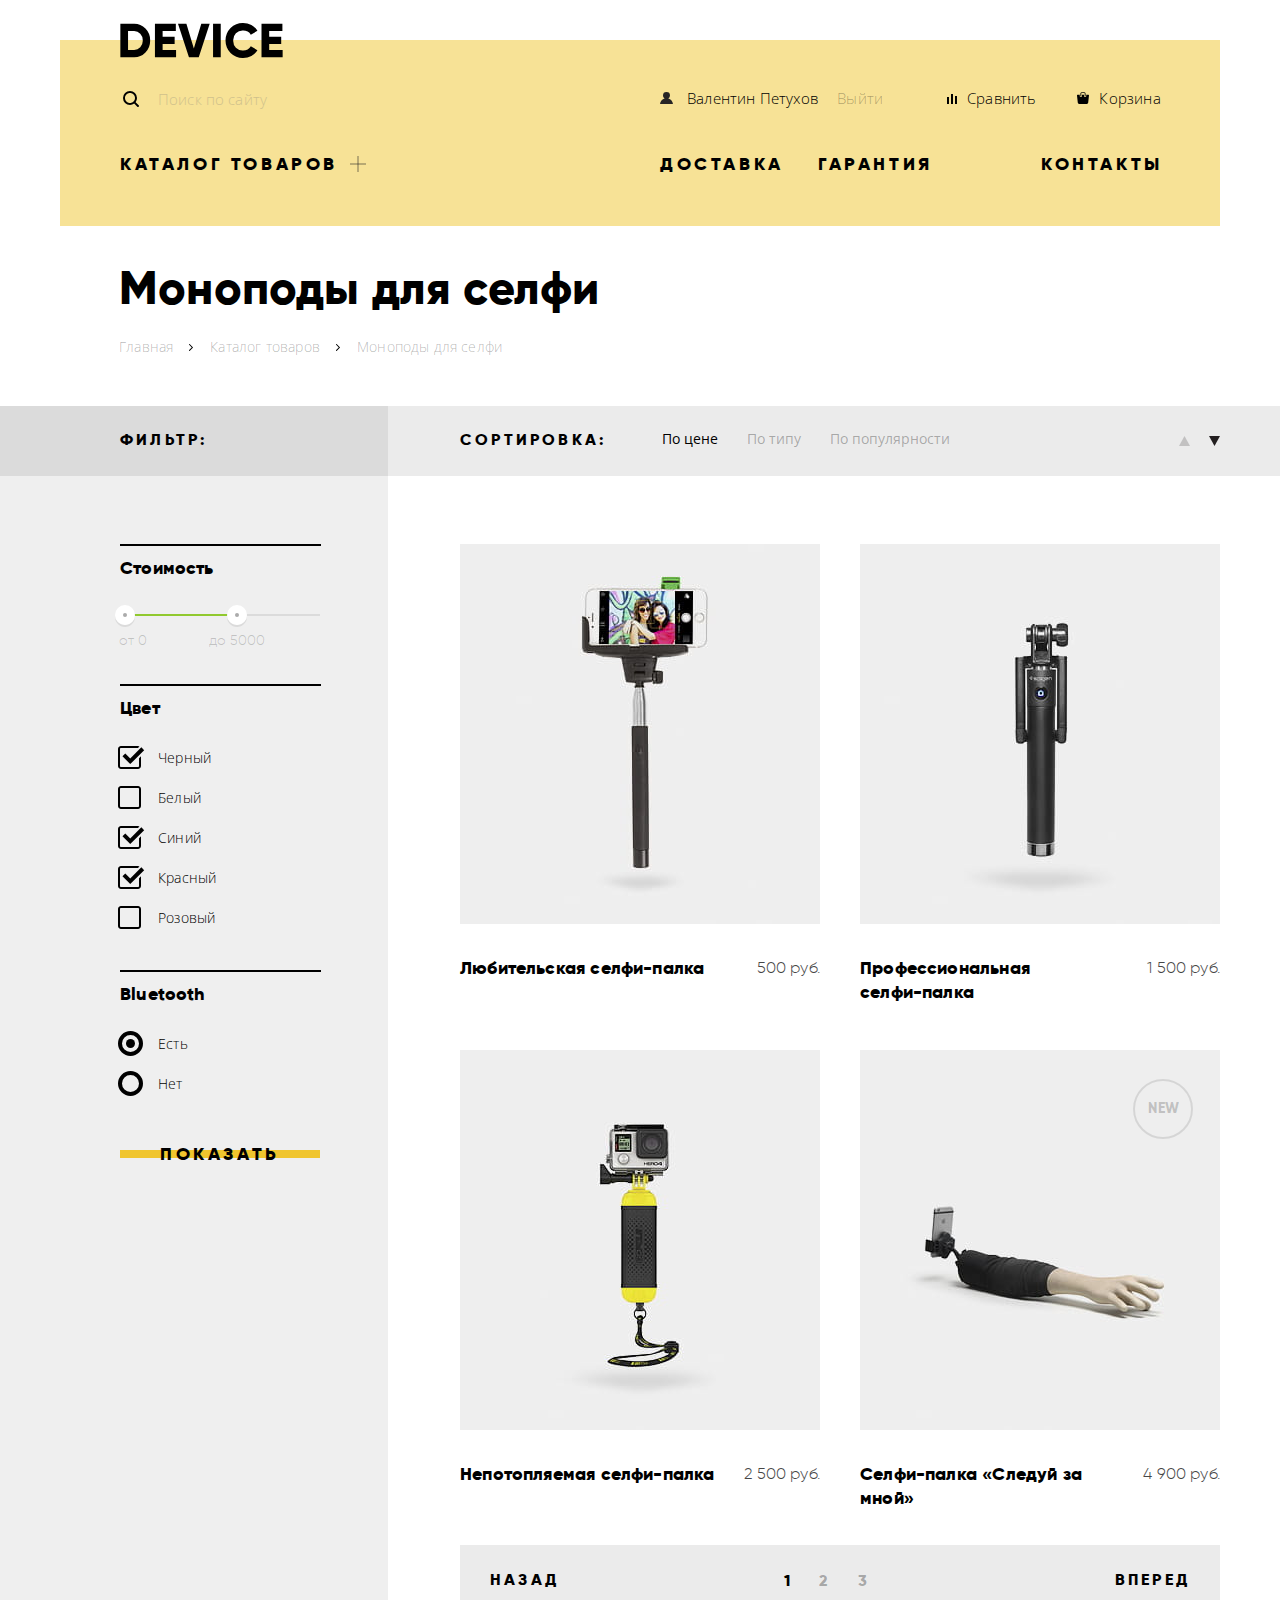
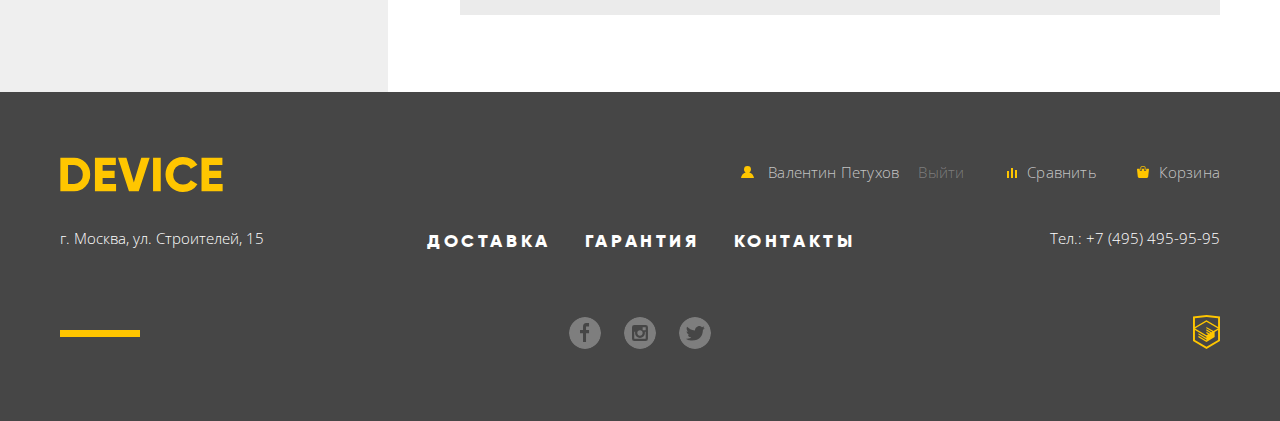
==== commit 5fd8ceec: "Вносит исправления по комментариям проверяющего" ====
--- a/catalog.html
+++ b/catalog.html
@@ -5,7 +5,7 @@
     <title>Каталог товаров: Моноподы для селфи</title>
     <link href="https://fonts.googleapis.com/css?family=Open+Sans:300,400&amp;subset=cyrillic" rel="stylesheet">
     <link href="css/normalize.css" rel="stylesheet">
-    <link href="css/style.css" rel="stylesheet">
+    <link href="css/style.min.css" rel="stylesheet">
   </head>
   <body class="inner-page">
     <div class="container">
@@ -188,8 +188,10 @@
                     <a href="#">Любительская селфи-палка</a>
                   </h3>
                   <p class="catalog-item-price">500 руб.</p>
-                  <a class="button catalog-item-button" href="#">В корзину</a>
-                  <a class="catalog-item-compare" href="#">Добавить к сравнению</a>
+                  <p class="catalog-item-options">
+                    <a class="button catalog-item-button" href="#">В корзину</a>
+                    <a class="catalog-item-compare" href="#">Добавить к сравнению</a>
+                  </p>
                   <img class="catalog-item-image" src="img/selfie_stick_1.jpg" width="360" height="380" alt="Любительская селфи-палка">
                 </li>
 
@@ -198,8 +200,10 @@
                     <a href="#">Профессиональная<br>селфи-палка</a>
                   </h3>
                   <p class="catalog-item-price">1 500 руб.</p>
-                  <a class="button catalog-item-button" href="#">В корзину</a>
-                  <a class="catalog-item-compare" href="#">Добавить к сравнению</a>
+                  <p class="catalog-item-options">
+                    <a class="button catalog-item-button" href="#">В корзину</a>
+                    <a class="catalog-item-compare" href="#">Добавить к сравнению</a>
+                  </p>
                   <img class="catalog-item-image" src="img/selfie_stick_2.jpg" width="360" height="380" alt="Профессиональная селфи-палка">
                 </li>
 
@@ -208,8 +212,10 @@
                     <a href="#">Непотопляемая селфи-палка</a>
                   </h3>
                   <p class="catalog-item-price">2 500 руб.</p>
-                  <a class="button catalog-item-button" href="#">В корзину</a>
-                  <a class="catalog-item-compare" href="#">Добавить к сравнению</a>
+                  <p class="catalog-item-options">
+                    <a class="button catalog-item-button" href="#">В корзину</a>
+                    <a class="catalog-item-compare" href="#">Добавить к сравнению</a>
+                  </p>
                   <img class="catalog-item-image" src="img/selfie_stick_3.jpg" width="360" height="380" alt="Непотопляемая селфи-палка">
                 </li>
 
@@ -218,8 +224,10 @@
                     <a href="#">Селфи-палка «Следуй за мной»</a>
                   </h3>
                   <p class="catalog-item-price">4 900 руб.</p>
-                  <a class="button catalog-item-button" href="#">В корзину</a>
-                  <a class="catalog-item-compare" href="#">Добавить к сравнению</a>
+                  <p class="catalog-item-options">
+                    <a class="button catalog-item-button" href="#">В корзину</a>
+                    <a class="catalog-item-compare" href="#">Добавить к сравнению</a>
+                  </p>
                   <img class="catalog-item-image" src="img/selfie_stick_4.jpg" width="360" height="380" alt="Селфи-палка «Следуй за мной»">
                 </li>
               </ul>
--- a/css/style.min.css
+++ b/css/style.min.css
@@ -0,0 +1 @@
+@-webkit-keyframes show{0%{-webkit-transform:translate(-50%,-50%) scale(.9);transform:translate(-50%,-50%) scale(.9);opacity:0}to{-webkit-transform:translate(-50%,-50%) scale(1);transform:translate(-50%,-50%) scale(1);opacity:1}}@keyframes show{0%{-webkit-transform:translate(-50%,-50%) scale(.9);transform:translate(-50%,-50%) scale(.9);opacity:0}to{-webkit-transform:translate(-50%,-50%) scale(1);transform:translate(-50%,-50%) scale(1);opacity:1}}@-webkit-keyframes shake{0%,to{-webkit-transform:translate(-50%,-50%);transform:translate(-50%,-50%)}10%,30%,50%,70%,90%{-webkit-transform:translate(-51%,-50%);transform:translate(-51%,-50%)}20%,40%,60%,80%{-webkit-transform:translate(-49%,-50%);transform:translate(-49%,-50%)}}@keyframes shake{0%,to{-webkit-transform:translate(-50%,-50%);transform:translate(-50%,-50%)}10%,30%,50%,70%,90%{-webkit-transform:translate(-51%,-50%);transform:translate(-51%,-50%)}20%,40%,60%,80%{-webkit-transform:translate(-49%,-50%);transform:translate(-49%,-50%)}}body{margin:0;font-family:"Gilroy","Arial",sans-serif;font-size:18px;line-height:24px;font-weight:800;letter-spacing:.01em;color:#000}a{text-decoration:none}img{max-width:100%;height:auto}@font-face{font-family:"Gilroy";src:url(../fonts/gilroyextrabold.woff2) format("woff2"),url(../fonts/gilroyextrabold.woff) format("woff");font-weight:800;font-style:normal}@font-face{font-family:"Gilroy";src:url(../fonts/gilroylight.woff2) format("woff2"),url(../fonts/gilroylight.woff) format("woff");font-weight:300;font-style:normal}.visually-hidden{position:absolute;width:1px;height:1px;margin:-1px;border:0;padding:0;clip:rect(0 0 0 0);overflow:hidden}.catalog-submenu,.modal-feedback,.modal-map,.promo-item,.services-item{display:none}.modal-show{display:block}.modal-animate{-webkit-animation-name:show;animation-name:show;-webkit-animation-duration:.3s;animation-duration:.3s;-webkit-animation-timing-function:linear;animation-timing-function:linear}.modal-error{-webkit-animation-name:shake;animation-name:shake;-webkit-animation-duration:.6s;animation-duration:.6s}.slide-show{display:flex}.button{position:relative;z-index:1;display:inline-block;vertical-align:top;box-sizing:border-box;padding:8px 20px;line-height:24px;font-weight:800;text-align:center;text-transform:uppercase;letter-spacing:.2em;color:#000}.button::before{content:"";position:absolute;z-index:-1;top:50%;left:0;-webkit-transform:translateY(-50%);transform:translateY(-50%);width:100%;height:8px;background-color:#f0c52e;transition:height .5s}.button:focus::before,.button:hover::before{height:100%}.button:active{color:rgba(0,0,0,.3)}.container{width:1160px;margin:0 auto;padding:0 20px}.main-header{padding:23px 56px 50px 60px;background-color:#f7e296;background-image:linear-gradient(to bottom,#fff,#fff 40px,#f7e296 40px,#f7e296 100%)}.main-navigation{display:flex;flex-direction:column;flex-wrap:wrap}.main-header-logo{width:163px;height:40px;margin-right:auto;margin-bottom:20px}.main-footer-logo[href]:focus,.main-footer-logo[href]:hover,.main-header-logo[href]:focus,.main-header-logo[href]:hover{opacity:.6}.main-footer-logo[href]:active,.main-header-logo[href]:active{opacity:.3}.about-us a,.catalog-sections a,.main-header a{color:#000}.search-field,.user-navigation{line-height:30px}.catalog-submenu,.main-footer .contact-info,.search-field,.section-description,.user-navigation{font-family:"Open Sans","Arial",sans-serif;font-size:15px;font-weight:300}.main-footer .contact-info,.section-description{line-height:30px}.main-header .user-navigation{display:flex;flex-wrap:wrap;margin-bottom:29px}.search-form{position:relative;display:flex;margin-right:185px}.search-form::before{content:"";position:absolute;top:8px;left:3px;z-index:1;width:16px;height:16px;background:url(../img/search_icon.svg) 0 0 no-repeat}.search-field{box-sizing:border-box;width:355px;height:40px;padding-left:38px;padding-right:20px;padding-bottom:9px;letter-spacing:.01em;background-color:transparent;border:0}.search-field:focus{padding-bottom:7px;outline:0;border-bottom:2px solid #000}.search-field::-webkit-input-placeholder{opacity:.3}.search-field:-ms-input-placeholder,.search-field::-ms-input-placeholder{opacity:.3}.search-field::placeholder{opacity:.3}.search-field:focus::-webkit-input-placeholder,.search-field:hover::-webkit-input-placeholder{opacity:.6}.search-field:focus:-ms-input-placeholder,.search-field:focus::-ms-input-placeholder,.search-field:hover:-ms-input-placeholder,.search-field:hover::-ms-input-placeholder{opacity:.6}.search-field:focus::placeholder,.search-field:hover::placeholder{opacity:.6}.search-field:-webkit-autofill,.search-field:-webkit-autofill:focus,.search-field:-webkit-autofill:hover{background-color:transparent!important;border-bottom:2px solid #000;padding-bottom:7px;-webkit-text-fill-color:#000;-webkit-box-shadow:0 0 0 1000px transparent inset;transition:background-color 5000s ease-in-out 0s}.search-button{position:absolute;left:355px;bottom:0;display:none;box-sizing:border-box;width:85px;min-height:49px;padding:0;line-height:30px;font-weight:300;letter-spacing:.01em;background-color:transparent;border:2px solid #000}.search-button:focus,.search-button:hover{color:#fff;background-color:#000}.search-button:active{color:rgba(255,255,255,.3)}.search-field:focus+.search-button{display:inline-block;vertical-align:top}.search-form:focus-within .search-button{display:inline-block;vertical-align:top}.search-form:focus-within .search-field{padding-bottom:7px;border-bottom:2px solid #000}.main-header .user-authorization{width:260px;margin-right:27px}.user-navigation-item{position:relative}.user-navigation-item::before{content:"";position:absolute;left:0;background-position:0 0;background-repeat:no-repeat}.main-header .user-navigation-item:focus,.main-header .user-navigation-item:hover,.navigation-item a:focus,.navigation-item a:hover{opacity:.6}.main-header .user-navigation-item:active,.navigation-item a:active{opacity:.3}.login-link,.user-name{padding-left:27px}.login-link::before,.user-name::before{top:4px;width:13px;height:12px}.main-header .login-link::before{background-image:url(../img/user_icon_header.svg)}.main-footer .login-link::before{background-image:url(../img/user_icon_footer.svg)}.user-name{display:inline-flex;box-sizing:border-box;width:160px;margin-right:13px}.user-name::before{top:9px}.main-header .user-name::before{background-image:url(../img/user_icon_header.svg)}.main-footer .user-name::before{background-image:url(../img/user_icon_footer.svg)}.compare-link{margin-right:41px;padding-left:20px}.compare-link::before{top:11px;width:10px;height:10px}.main-header .compare-link::before{background-image:url(../img/compare_icon_header.svg)}.main-footer .compare-link::before{background-image:url(../img/compare_icon_footer.svg)}.cart-link{padding-left:22px}.cart-link::before{top:9px;width:12px;height:12px}.main-header .cart-link::before{background-image:url(../img/cart_icon_header.svg)}.main-footer .cart-link::before{background-image:url(../img/cart_icon_footer.svg)}.brands-list,.catalog-sections-list,.footer-navigation-list,.main-navigation-list{display:flex;flex-wrap:wrap;margin:0;padding:0;list-style:none}.breadcrumbs,.footer-social-list{display:flex;flex-wrap:wrap;padding:0;list-style:none}.sorting-list{margin:0}.sorting-direction,.sorting-list{display:flex;flex-wrap:wrap;padding:0;list-style:none}.catalog-list{margin:0;padding:0}.catalog-list,.pagination{display:flex;flex-wrap:wrap;list-style:none}.main-navigation-catalog{position:relative;width:222px;margin-right:318px}.main-navigation-catalog::after,.main-navigation-catalog::before{content:"";position:absolute;top:11px;right:-24px;width:16px;height:2px;background-color:rgba(39,37,37,.3);cursor:pointer}.main-navigation-catalog::after{-webkit-transform:rotate(90deg);transform:rotate(90deg)}.main-navigation-delivery{width:124px;margin-right:34px}.main-navigation-warranty{width:115px;margin-right:108px}.main-navigation-contacts{width:123px}.main-navigation-catalog:focus .catalog-submenu,.main-navigation-catalog:hover .catalog-submenu{display:flex}.main-navigation-catalog:focus-within .catalog-submenu{display:flex}.catalog-submenu{flex-wrap:wrap;position:absolute;top:24px;left:-60px;z-index:1;box-sizing:border-box;width:1160px;padding:23px 460px 32px 60px;line-height:36px;background-color:#f7e296;list-style:none}.catalog-submenu-item{width:200px}.catalog-submenu-item:nth-child(3n+1){margin-right:40px}.catalog-submenu-item:last-child{margin-right:200px}.navigation-item>a{text-transform:uppercase;letter-spacing:.2em}.promo-slider{position:relative;min-height:500px;margin-bottom:94px;background-image:linear-gradient(to bottom,#f7e296,#f7e296 113px,#fff 113px,#fff 100%);background-clip:content-box}.promo-list{margin:0;padding:0}.promo-item,.promo-item-details{position:relative;flex-direction:row-reverse;align-items:flex-start}.promo-item::before{position:absolute;top:-12px;right:47px;font-size:179px;line-height:179px;letter-spacing:.01em;color:#fff}.slide-selfie-stick::before{content:"01"}.slide-fitness-tracker::before{content:"02"}.slide-quadcopter::before{content:"03"}.slide-selfie-stick .promo-image{margin-right:126px;padding-top:2px}.slide-fitness-tracker .promo-image{margin-right:139px;padding-top:14px}.slide-quadcopter .promo-image{margin-right:43px;padding-top:67px}.promo-item-details{display:flex;flex-direction:column;width:500px;padding-top:82px;padding-right:60px}.promo-item-details::before{content:"";position:absolute;top:39px;left:0;width:100px;height:7px;background-color:#fff}.section-title{margin:0;font-size:47px;line-height:48px;font-weight:800}.promo-slider .section-title{margin-bottom:19px;line-height:56px}.slide-quadcopter .section-title{width:510px}.promo-item-details .section-description{order:1;margin-bottom:43px}.promo-item-details .button{order:2;min-width:220px;max-width:260px;margin-bottom:47px}.promo-item-parameters{order:3}.section-description{margin:0;color:#464646}.slide-selfie-stick .section-description{width:485px}.slide-fitness-tracker .section-description,.slide-quadcopter .section-description{width:460px}.promo-item-parameters td,.promo-item-parameters th{padding:0}.parameter-values{font-size:36px;line-height:48px;font-weight:300}.parameter-values td:first-child{width:156px}.parameter-values td:nth-child(2){width:137px}.parameter-titles th{padding-top:6px;font-family:"Open Sans","Arial",sans-serif;font-size:13px;line-height:20px;font-weight:300;color:#464646;text-align:left}.promo-slider-controllers{position:absolute;right:103px;bottom:159px;display:flex;flex-wrap:wrap;max-width:180px;margin:0;padding:0;line-height:12px;list-style:none}.promo-switch-item:not(:last-child){margin-right:21px}.switch-button{box-sizing:border-box;width:12px;height:12px;padding:0;background-color:transparent;border:1px solid #000;border-radius:50%;cursor:pointer}.switch-button-current{box-shadow:inset 0 0 0 2px #fff,inset 0 0 0 3px #000}.catalog-sections{margin-bottom:45px}.catalog-sections-item{position:relative;width:160px;margin-right:40px;margin-bottom:35px;padding-top:194px}.section-fitness-tracker{width:161px;margin-right:39px}.catalog-sections-item:nth-child(6n){margin-right:0}.catalog-section-link::before{content:"";position:absolute;top:0;left:0;width:160px;height:160px;background-color:rgba(240,197,46,.5)}.catalog-section-link::after{content:"";position:absolute;background-position:0 0;background-repeat:no-repeat}.catalog-section-link:focus::before,.catalog-section-link:hover::before{background-color:#f0c52e}.catalog-section-link:active{color:rgba(0,0,0,.3)}.catalog-section-link:active::after{opacity:.3}.section-vr .catalog-section-link::after{top:52px;left:31px;width:97px;height:55px;background-image:url(../img/vr_icon.svg)}.section-monopod .catalog-section-link::after{top:43px;left:38px;width:86px;height:117px;background-image:url(../img/monopod_icon.svg)}.section-action-cam .catalog-section-link::after{top:38px;left:49px;width:71px;height:87px;background-image:url(../img/action_cam_icon.svg)}.section-fitness-tracker .catalog-section-link::after{top:50px;left:28px;width:107px;height:65px;background-image:url(../img/fitness_tracker_icon.svg)}.section-smartwatch .catalog-section-link::after{top:32px;left:55px;width:56px;height:98px;background-image:url(../img/smartwatch_icon.svg)}.section-quadcopter .catalog-section-link::after{top:49px;left:13px;width:132px;height:69px;background-image:url(../img/quadcopter_icon.svg)}.services-slider{margin-bottom:94px;padding-bottom:69px;background-color:#e5e5e5;background-image:linear-gradient(to bottom,#fff,#fff 100px,#e5e5e5 100px,#e5e5e5 100%)}.services-slider .container{display:flex;align-items:flex-start}.services-list,.services-slider-controllers{margin:0;padding:0;list-style:none}.transport-companies-list{padding:0;list-style:none}.bluetooth-list,.color-list{margin:0;padding:0;list-style:none}.services-slider-controllers{box-sizing:border-box;width:284px;padding-top:80px;padding-bottom:70px;border-right:7px solid #000}.services-switch-item:not(:last-child){margin-bottom:25px}.filter-button,.modal-button,.slider-button{background-color:transparent;border:0;cursor:pointer}.slider-button{min-width:160px}.slider-button-current,.slider-button:active{color:#f7e184}.slider-button-current::before,.slider-button:active::before{display:none}.slider-button-current::after,.slider-button:active::after{content:"";position:absolute;top:0;left:0;z-index:-1;width:277px;height:100%;background-color:#000}.slider-button span{position:relative;top:0;left:0}.services-item{position:relative;flex-direction:column;box-sizing:border-box;width:876px;padding:74px 324px 0 117px}.services-slider .section-title{margin-bottom:31px}.services-item::after{content:"";position:absolute;background-position:0 0;background-repeat:no-repeat}.slide-delivery::after{top:85px;right:66px;width:136px;height:164px;background-image:url(../img/delivery.svg)}.slide-warranty::after{top:61px;right:46px;width:171px;height:195px;background-image:url(../img/warranty.svg)}.slide-credit::after{top:61px;right:70px;width:156px;height:188px;background-image:url(../img/credit.svg)}.brands{margin-bottom:92px}.brands-item{margin-right:40px}.brands-item:nth-child(4n){margin-right:0}.brand-link{display:block;width:260px;height:100px}.brand-link-dji{background:url(../img/dji_logo_bw.png) 0 0 no-repeat}.brand-link-spgadgets{background:url(../img/sp_gadgets_logo_bw.png) 0 0 no-repeat}.brand-link-gopro{background:url(../img/gopro_logo_bw.png) 0 0 no-repeat}.brand-link-vive{background:url(../img/vive_logo_bw.png) 0 0 no-repeat}.brand-logo{opacity:0}.brand-link:focus .brand-logo,.brand-link:hover .brand-logo{opacity:1}.halves-wrapper{display:flex;flex-wrap:wrap;justify-content:space-between}.half-width-section{position:relative;box-sizing:border-box;width:560px;margin-bottom:81px;padding-top:53px}.half-width-section::before{content:"";position:absolute;top:0;left:0;width:80px;height:7px;background-color:#000}.about-us{padding-right:85px}.half-width-section .section-title{margin-bottom:43px}.half-width-section .section-description{margin-bottom:30px;letter-spacing:normal}.transport-companies-list{margin:0 0 55px;padding-top:35px;font-size:16px;line-height:40px;letter-spacing:normal}.transport-companies-item{position:relative;padding-left:35px}.transport-companies-item::before{content:"";position:absolute;top:16px;left:1px;width:4px;height:4px;border:2px solid #e5e5e5;border-radius:50%}.half-width-section .button{min-width:260px}.map-link{display:block;margin-bottom:64px;padding-top:8px}.modal-feedback,.modal-map{position:fixed;top:50%;left:50%;-webkit-transform:translate(-50%,-50%);transform:translate(-50%,-50%);z-index:10;box-sizing:border-box;width:960px;box-shadow:0 10px 20px rgba(4,6,6,.2)}.modal-map{height:559px}.embed-map{position:absolute;top:0;left:0;z-index:1;border:0}.modal-feedback{padding:94px 100px 77px;background-color:#fff}.modal-form{display:flex;flex-wrap:wrap;justify-content:space-between}.modal-addresser{width:360px;margin:0 0 33px}.modal-label{display:inline-block;vertical-align:top;margin-bottom:7px;letter-spacing:normal}.modal-label[for=modal-message-field]{width:100%}.modal-field{box-sizing:border-box;width:100%;padding:15px 20px;font-family:"Open Sans","Arial",sans-serif;font-size:14px;line-height:18px;color:#464646;background-color:rgba(242,242,242,.5);border:0}.modal-addresser .modal-field{height:50px}textarea.modal-field{min-height:156px;max-height:50vh;margin-bottom:41px;resize:vertical}.modal-field::-webkit-input-placeholder{opacity:.4}.modal-field:-ms-input-placeholder,.modal-field::-ms-input-placeholder{opacity:.4}.modal-field::placeholder{opacity:.4}.modal-field:hover{background-color:rgba(234,234,234,.8)}.modal-field:focus{padding:12px 17px;background-color:rgba(255,255,255,.5);border:3px solid rgba(240,197,46,.5);outline:0}.modal-field:invalid{padding:15px 20px;background-color:rgba(237,181,181,.5);border:0}.modal-button{min-width:200px}.modal-close{position:absolute;top:22px;right:22px;z-index:2;width:55px;height:55px;background-color:#f0c52e;border:0;border-radius:50%;opacity:.5;cursor:pointer}.modal-close:focus,.modal-close:hover{opacity:1}.modal-close:active{opacity:.3}.modal-close::after,.modal-close::before{content:"";position:absolute;top:50%;left:50%;width:30px;height:2px;background-color:#fff}.modal-close::before{-webkit-transform:translate(-50%,-50%) rotate(45deg);transform:translate(-50%,-50%) rotate(45deg)}.modal-close::after{-webkit-transform:translate(-50%,-50%) rotate(-45deg);transform:translate(-50%,-50%) rotate(-45deg)}.main-footer{padding-top:65px;padding-bottom:66px;color:#fff;background-color:#464646}.main-footer a{color:#fff}.footer-top{display:flex;flex-wrap:wrap;justify-content:space-between;margin-bottom:25px}.main-footer-logo{margin-right:200px}.footer-middle,.main-footer .user-navigation{display:flex;flex-wrap:wrap}.main-footer .user-authorization{margin-right:43px}.main-footer .compare-link{margin-right:40px}.footer-middle{justify-content:space-between;margin-bottom:62px}.main-footer .contact-info{width:260px;letter-spacing:normal}.footer-address{font-style:normal}.footer-navigation-list{box-sizing:border-box;width:444px;padding-top:6px;padding-left:9px}.footer-navigation-list .navigation-item:not(:nth-child(3n)){margin-right:34px}.footer-phone-number{margin:0;text-align:right}.footer-bottom{position:relative;display:flex;padding-left:360px}.footer-bottom::before{content:"";position:absolute;top:15px;left:0;width:80px;height:7px;background-color:#ffc600}.footer-social-list{justify-content:center;width:440px;margin:0 auto 0 0;padding-top:2px}.footer-social-item:not(:last-child){margin-right:23px}.social-button{display:block;width:32px;height:32px;border-radius:50%;opacity:.3}.social-button:focus,.social-button:hover{opacity:.6}.social-button:active{opacity:.1}.social-facebook{background:url(../img/fb_logo.svg) 0 0 no-repeat}.social-instagram{background:url(../img/instagram_logo.svg) 0 0 no-repeat}.social-twitter{background:url(../img/twitter_logo.svg) 0 0 no-repeat}.footer-copyright:focus,.footer-copyright:hover{opacity:.6}.footer-copyright:active{opacity:.3}.inner-page .main-header{margin-bottom:38px}.breadcrumbs-item a,.main-header .logout-link,.sorting-list a{color:rgba(0,0,0,.3)}.page-title{margin:0 0 23px;padding-left:59px;font-size:47px;line-height:48px;font-weight:800}.breadcrumbs{margin:0 0 47px;padding-left:59px;font-family:"Open Sans","Arial",sans-serif;font-size:14px;font-weight:300;color:rgba(0,0,0,.3)}.breadcrumbs-item{position:relative;margin-right:37px}.breadcrumbs-item a:focus,.breadcrumbs-item a:hover{color:rgba(0,0,0,.6)}.breadcrumbs-item a:active{color:rgba(0,0,0,.1)}.breadcrumbs-item:not(:last-child)::after{content:"";position:absolute;top:9px;right:-20px;width:4px;height:7px;background:url(../img/breadcrumbs_arrow.svg) 0 0 no-repeat}.catalog-background{position:relative}.catalog-background::after,.catalog-background::before{content:"";position:absolute;top:0;bottom:0;z-index:-1}.catalog-background::before{left:0;right:50%;background-color:#efefef;background-image:linear-gradient(to bottom,#dbdbdb,#dbdbdb 70px,#efefef 70px,#efefef 100%)}.catalog-background::after{left:50%;right:0;background-color:#fff;background-image:linear-gradient(to bottom,#ebebeb,#ebebeb 70px,#fff 70px,#fff 100%)}.catalog-background .container{display:flex}.filter{box-sizing:border-box;width:328px;padding:22px 68px 77px 60px;background-color:#efefef;background-image:linear-gradient(to bottom,#dbdbdb,#dbdbdb 70px,#efefef 70px,#efefef 100%)}.content-column{display:flex;flex-direction:column;box-sizing:border-box;width:832px;padding-bottom:77px;background-color:#fff}.catalog-section-title{margin:0;font-size:16px;font-weight:800;letter-spacing:.2em;text-transform:uppercase}.filter .catalog-section-title{margin-bottom:104px}.filter-form fieldset{margin:0;padding:0;border:0}.filter-form .price-filter{margin-bottom:46px}.price-range{position:relative;display:flex;align-items:center;width:200px;height:70px}.price-range-scale{width:200px;height:2px;background-color:#dbdbdb}.price-range-bar{width:110px;height:100%;background-color:#91c92f}.max-price,.min-price{position:absolute;top:25px;display:flex;flex-wrap:wrap;width:70px}.min-price{left:-5px}.max-price{right:41px}.price-range-toggle{width:20px;height:23px;border:0;background:url(../img/range_toggle.svg) 0 0 no-repeat;cursor:pointer}.price-range-toggle:active{-webkit-transform:scale(1.1);transform:scale(1.1)}.toggle-min{margin-right:50px}.toggle-max{margin-left:18px;margin-right:32px}.price-filter label{margin-right:4px}.min-price label{padding-left:4px}.price-filter input{width:40px;padding:0;border:0;background-color:transparent}.price-filter input,.price-filter label{font-size:14px;line-height:24px;font-weight:300;letter-spacing:normal;color:rgba(0,0,0,.2)}.filter-form .color-filter{margin-bottom:44px}.filter-form .bluetooth-filter{margin-bottom:30px}.filter-title{position:relative}.filter-title::before{content:"";position:absolute;top:-12px;left:0;width:201px;height:2px;background-color:#000}.bluetooth-filter .filter-title,.color-filter .filter-title{margin-bottom:18px}.bluetooth-option,.color-option{position:relative;padding-left:38px}.color-option label::before{content:"";position:absolute;top:8px;left:-2px;width:27px;height:23px;background:url(../img/checkbox_off.svg) 0 0 no-repeat}.color-option-input:active+label::before,.color-option-input:checked+label::before{background-image:url(../img/checkbox_on.svg)}.color-option-input:checked:active+label::before{background-image:url(../img/checkbox_off.svg)}.bluetooth-option label::before{content:"";position:absolute;top:7px;left:-2px;box-sizing:border-box;width:25px;height:25px;border:4px solid #000;border-radius:50%}.bluetooth-option-input:active+label::after,.bluetooth-option-input:checked+label::after{content:"";position:absolute;top:15px;left:6px;width:9px;height:9px;background-color:#000;border-radius:50%}.bluetooth-option-input:checked:active+label::after{display:none}.bluetooth-filter label,.color-filter label{font-family:"Open Sans","Arial",sans-serif;font-size:14px;line-height:40px;font-weight:300;cursor:pointer}.bluetooth-option-input:focus+label::after,.bluetooth-option-input:focus+label::before,.bluetooth-option-input:hover+label::after,.bluetooth-option-input:hover+label::before,.color-option-input:focus+label::before,.color-option-input:hover+label::before,.main-footer .user-navigation-item:focus::before,.main-footer .user-navigation-item:hover::before{opacity:.6}.bluetooth-option-input:active+label::after,.bluetooth-option-input:active+label::before,.color-option-input:active+label::before{opacity:1}.bluetooth-option-input:disabled+label,.color-option-input:disabled+label{color:#a6a6a6;cursor:default}.bluetooth-option-input:disabled+label::after,.bluetooth-option-input:disabled+label::before,.color-option-input:disabled+label::before{opacity:.25}.filter-button{width:100%}.sorting{display:flex;flex-wrap:wrap;margin-bottom:57px;padding:22px 0 24px 72px;background-color:#ebebeb}.sorting .catalog-section-title{margin-right:56px}.sorting-list{width:460px;padding-top:2px;font-family:"Open Sans","Arial",sans-serif;font-size:14px;line-height:18px;font-weight:400;letter-spacing:normal}.sorting-option{margin-right:29px}.sorting-list a:focus,.sorting-list a:hover{color:rgba(0,0,0,.6)}.sorting-list a:active{color:#000}.catalog-item-compare:focus,.catalog-item-compare:hover,.sorting-current a,.sorting-current a:active,.sorting-current a:focus,.sorting-current a:hover{color:#000}.sorting-direction{margin:0 0 0 auto;padding-top:8px}.sorting-direction a{display:block;width:11px;height:10px;background:url(../img/sorting_arrow.svg) 0 0 no-repeat;opacity:.2}.sorting-direction a:focus,.sorting-direction a:hover{opacity:.4}.sorting-direction a:active,.sorting-direction-current a,.sorting-direction-current a:focus,.sorting-direction-current a:hover{opacity:1}.sorting-ascending{margin-right:19px}.sorting-ascending a{-webkit-transform:rotate(180deg);transform:rotate(180deg)}.catalog{padding-left:72px}.catalog-item,.catalog-list{justify-content:space-between}.catalog-item{position:relative;display:flex;flex-wrap:wrap;align-content:flex-start;align-items:flex-start;width:360px;margin-bottom:35px;padding-top:11px}.catalog-item-title{order:1;width:260px;margin:0;font-size:18px;font-weight:800}.catalog-item-title a{color:#000}.catalog-item-price{order:2;width:80px;margin:0;font-size:16px;font-weight:300;color:#464646;text-align:right}.catalog-item-options{position:absolute;top:183px;left:50%;-webkit-transform:translateX(-50%);transform:translateX(-50%);display:none;margin:0;text-align:center}.catalog-item-button{min-width:200px;margin-bottom:11px}.catalog-item-compare{font-family:"Open Sans","Arial",sans-serif;font-size:13px;line-height:20px;font-weight:300;color:rgba(0,0,0,.5)}.catalog-item::before{content:"";position:absolute;top:11px;left:0;display:none;width:100%;height:380px;background-color:rgba(238,238,238,.7)}.catalog-item:focus .catalog-item-options,.catalog-item:focus::before,.catalog-item:hover .catalog-item-options,.catalog-item:hover::before{display:block}.catalog-item:focus-within .catalog-item-options,.catalog-item:focus-within::before{display:block}.catalog-item-compare:active{color:rgba(0,0,0,.2)}.catalog-item-image{margin-bottom:32px}.catalog-item-new::after{content:"New";position:absolute;top:40px;right:27px;box-sizing:border-box;width:60px;height:60px;padding:16px 13px;font-size:14px;text-transform:uppercase;letter-spacing:.05em;color:rgba(0,0,0,.2);border:2px solid rgba(0,0,0,.1);border-radius:50%}.pagination{position:relative;justify-content:center;margin:0 0 0 72px;padding:24px 160px 22px;font-size:16px;letter-spacing:.2em;text-transform:uppercase;background-color:rgba(0,0,0,.08)}.pagination-back{position:absolute;top:0;left:0;height:100%}.pagination-forward{position:absolute;top:0;right:0;height:100%}.pagination-back a,.pagination-forward a{display:flex;align-items:center;box-sizing:border-box;height:100%;padding:23px 30px;color:#000}.pagination-back a:focus,.pagination-back a:hover,.pagination-forward a:focus,.pagination-forward a:hover{background-color:rgba(0,0,0,.08)}.pagination-back a:active,.pagination-forward a:active,.pagination-item a{color:rgba(0,0,0,.3)}.pagination-item{margin-right:26px}.pagination-item a:focus,.pagination-item a:hover{color:rgba(0,0,0,.6)}.pagination-item a:active{color:#000}.pagination-item-current a,.pagination-item-current a:active,.pagination-item-current a:focus,.pagination-item-current a:hover{color:#000}.main-footer .user-navigation-item{color:rgba(255,255,255,.7)}.main-footer .user-navigation-item:focus,.main-footer .user-navigation-item:hover{color:#fff}.main-footer .logout-link,.main-footer .user-navigation-item:active{color:rgba(255,255,255,.3)}.main-footer .user-navigation-item:active::before{opacity:.3}